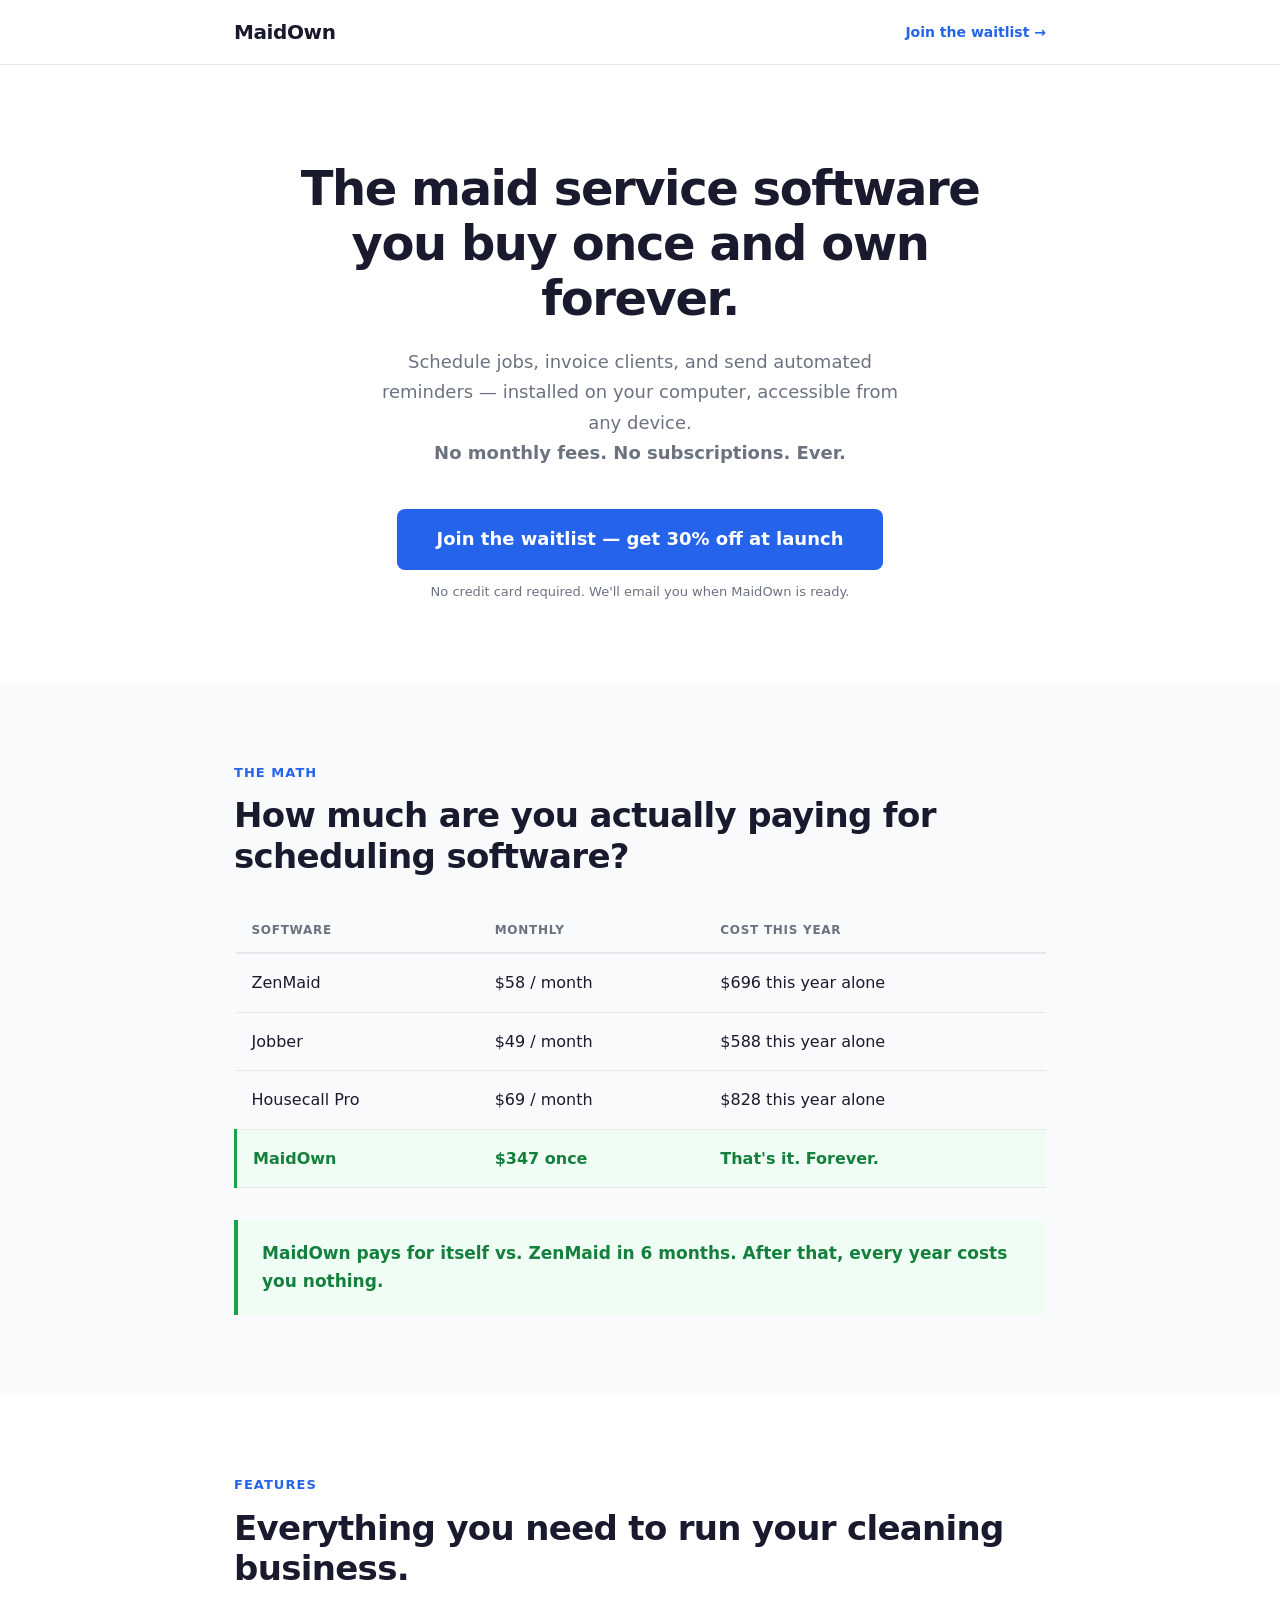
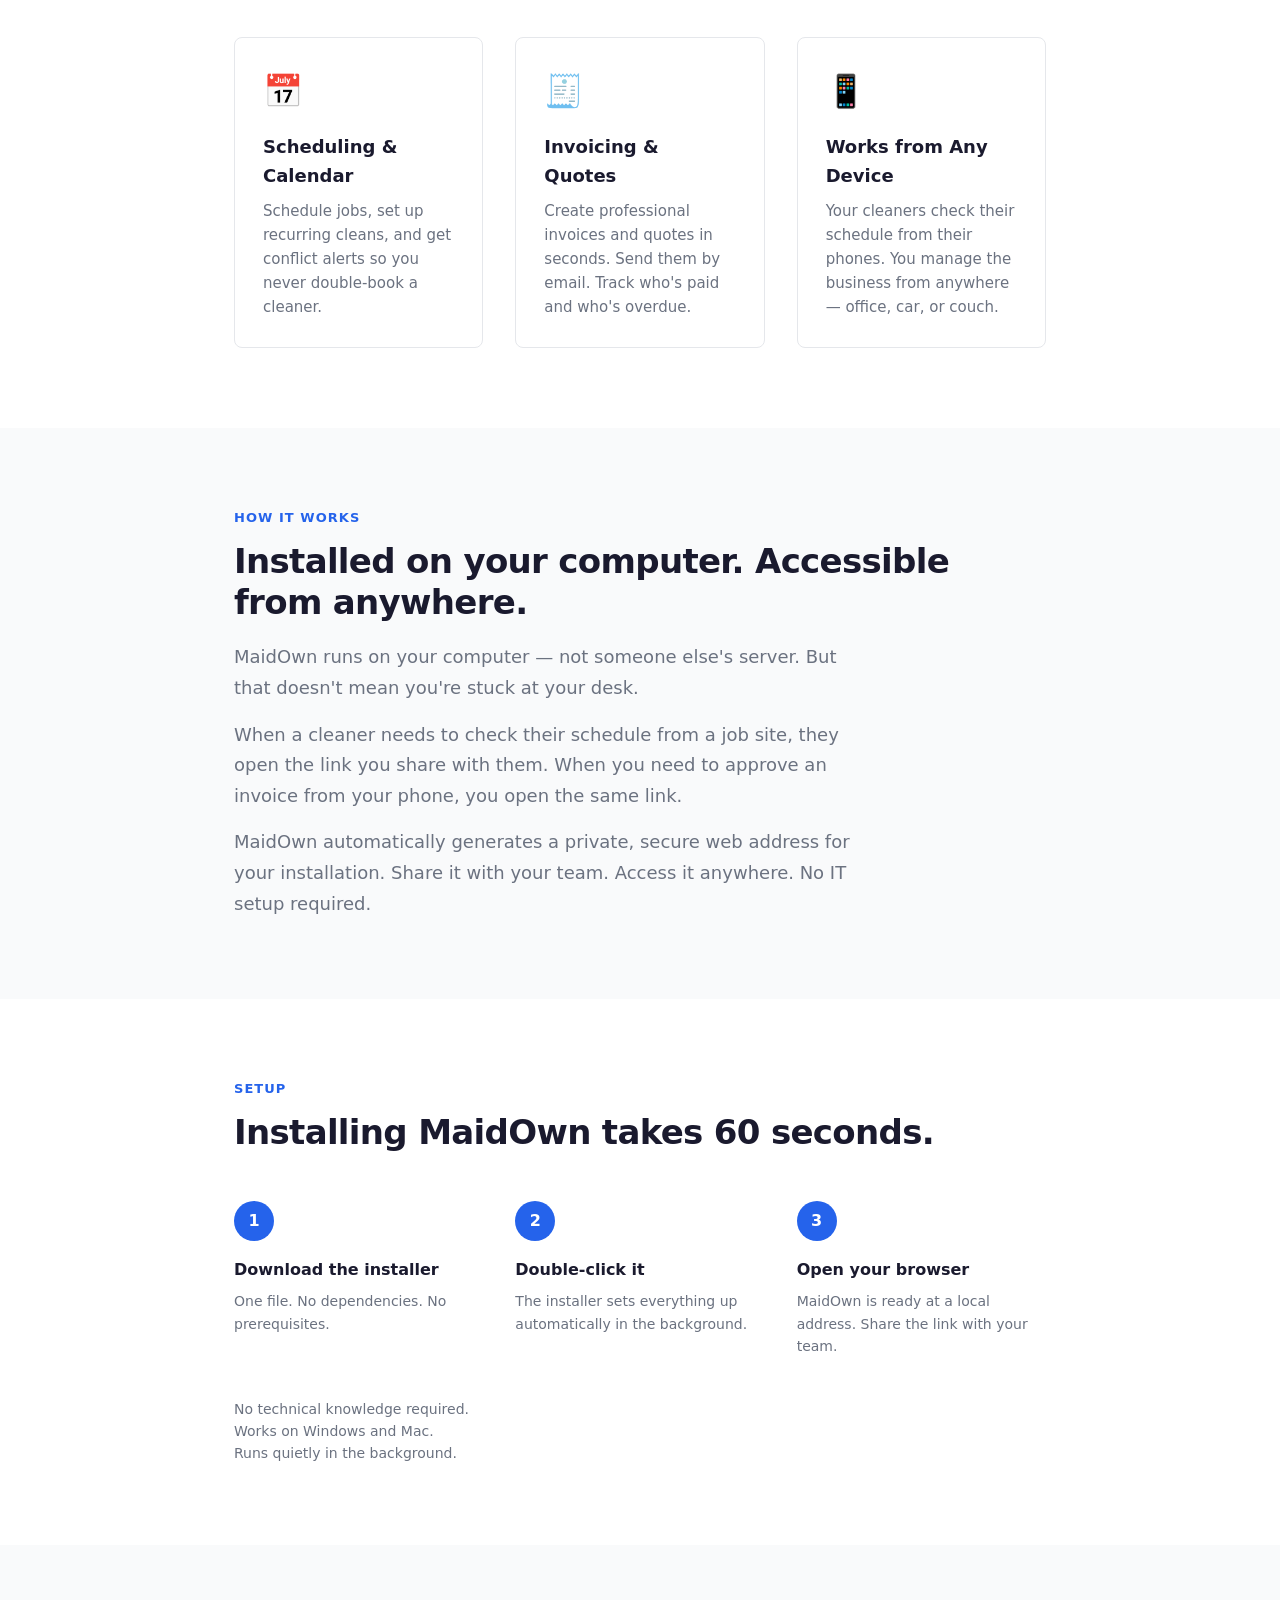
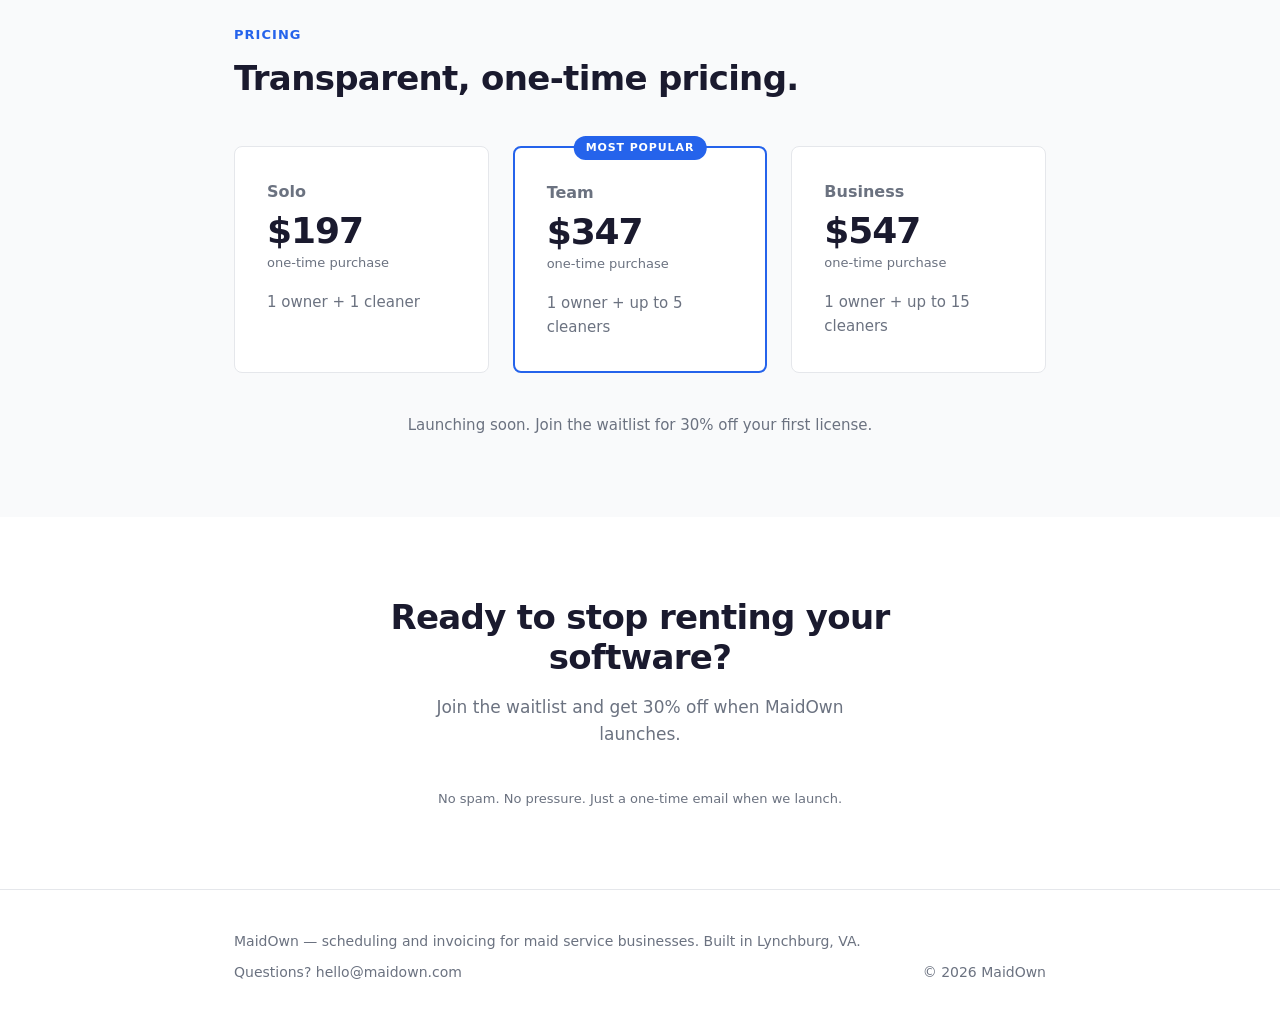
==== index.html @ 8cc74cc7 "Initial landing page — MaidOwn waitlist site Single HTML/CSS landing page for Cloudflare Pages. All " ====
<!DOCTYPE html>
<html lang="en">
<head>
  <meta charset="UTF-8" />
  <meta name="viewport" content="width=device-width, initial-scale=1.0" />
  <title>MaidOwn — Scheduling Software You Buy Once and Own Forever</title>
  <meta name="description" content="Schedule jobs, invoice clients, and send automated reminders. No monthly fees. No subscriptions. Ever. Join the waitlist for 30% off at launch." />
  <style>
    *, *::before, *::after { box-sizing: border-box; margin: 0; padding: 0; }

    :root {
      --color-bg: #FFFFFF;
      --color-text: #1A1A2E;
      --color-accent: #2563EB;
      --color-accent-hover: #1D4ED8;
      --color-muted: #6B7280;
      --color-border: #E5E7EB;
      --color-section-alt: #F9FAFB;
      --color-highlight-bg: #F0FDF4;
      --color-highlight-border: #16A34A;
      --color-highlight-text: #15803D;
      --font-sans: system-ui, -apple-system, BlinkMacSystemFont, "Segoe UI", sans-serif;
      --radius: 8px;
      --max-w: 860px;
    }

    html { scroll-behavior: smooth; }

    body {
      font-family: var(--font-sans);
      background: var(--color-bg);
      color: var(--color-text);
      line-height: 1.6;
      font-size: 16px;
    }

    .container {
      max-width: var(--max-w);
      margin: 0 auto;
      padding: 0 1.5rem;
    }

    /* ── NAV ── */
    nav {
      padding: 1rem 0;
      border-bottom: 1px solid var(--color-border);
    }
    nav .container {
      display: flex;
      align-items: center;
      justify-content: space-between;
    }
    .nav-logo {
      font-size: 1.25rem;
      font-weight: 700;
      color: var(--color-text);
      text-decoration: none;
      letter-spacing: -0.02em;
    }
    .nav-cta {
      font-size: 0.875rem;
      font-weight: 600;
      color: var(--color-accent);
      text-decoration: none;
    }
    .nav-cta:hover { text-decoration: underline; }

    /* ── BUTTONS ── */
    .btn {
      display: inline-block;
      padding: 0.875rem 2rem;
      border-radius: var(--radius);
      font-size: 1rem;
      font-weight: 700;
      text-decoration: none;
      cursor: pointer;
      border: none;
      transition: background 0.15s ease;
    }
    .btn-primary {
      background: var(--color-accent);
      color: #fff;
    }
    .btn-primary:hover { background: var(--color-accent-hover); }
    .btn-lg { font-size: 1.125rem; padding: 1rem 2.5rem; }

    /* ── SECTIONS ── */
    section { padding: 5rem 0; }
    section.alt { background: var(--color-section-alt); }

    .section-label {
      font-size: 0.8125rem;
      font-weight: 700;
      text-transform: uppercase;
      letter-spacing: 0.08em;
      color: var(--color-accent);
      margin-bottom: 0.75rem;
    }
    h1 {
      font-size: clamp(2rem, 5vw, 3rem);
      font-weight: 800;
      line-height: 1.15;
      letter-spacing: -0.03em;
      margin-bottom: 1.25rem;
    }
    h2 {
      font-size: clamp(1.5rem, 3.5vw, 2.125rem);
      font-weight: 800;
      line-height: 1.2;
      letter-spacing: -0.02em;
      margin-bottom: 1.25rem;
    }
    h3 {
      font-size: 1.125rem;
      font-weight: 700;
      margin-bottom: 0.5rem;
    }
    p { color: var(--color-muted); margin-bottom: 1rem; }
    p:last-child { margin-bottom: 0; }
    p.lead {
      font-size: 1.125rem;
      line-height: 1.7;
    }

    /* ── HERO ── */
    #hero {
      padding: 6rem 0 5rem;
      text-align: center;
    }
    #hero h1 { max-width: 720px; margin: 0 auto 1.25rem; }
    #hero .subheadline {
      font-size: 1.125rem;
      color: var(--color-muted);
      max-width: 520px;
      margin: 0 auto 2.5rem;
      line-height: 1.7;
    }
    .hero-cta-stack { display: flex; flex-direction: column; align-items: center; gap: 0.75rem; }
    .hero-fine-print {
      font-size: 0.8125rem;
      color: var(--color-muted);
    }

    /* ── MATH TABLE ── */
    .math-table-wrap { overflow-x: auto; margin: 2rem 0; }
    table {
      width: 100%;
      border-collapse: collapse;
      font-size: 1rem;
    }
    th {
      text-align: left;
      padding: 0.75rem 1rem;
      font-size: 0.75rem;
      font-weight: 700;
      text-transform: uppercase;
      letter-spacing: 0.06em;
      color: var(--color-muted);
      border-bottom: 2px solid var(--color-border);
    }
    td {
      padding: 1rem;
      border-bottom: 1px solid var(--color-border);
      color: var(--color-text);
    }
    tr.highlight td {
      background: var(--color-highlight-bg);
      font-weight: 700;
      color: var(--color-highlight-text);
    }
    tr.highlight td:first-child {
      border-left: 3px solid var(--color-highlight-border);
    }
    .math-callout {
      margin-top: 1.5rem;
      padding: 1.25rem 1.5rem;
      background: var(--color-highlight-bg);
      border-left: 4px solid var(--color-highlight-border);
      border-radius: 0 var(--radius) var(--radius) 0;
    }
    .math-callout p {
      color: var(--color-highlight-text);
      font-weight: 600;
      font-size: 1.0625rem;
      margin: 0;
    }

    /* ── FEATURES ── */
    .features-grid {
      display: grid;
      grid-template-columns: repeat(auto-fit, minmax(240px, 1fr));
      gap: 2rem;
      margin-top: 3rem;
    }
    .feature-card {
      padding: 1.75rem;
      background: #fff;
      border: 1px solid var(--color-border);
      border-radius: var(--radius);
    }
    .feature-icon {
      font-size: 2rem;
      margin-bottom: 1rem;
      display: block;
    }
    .feature-card h3 { color: var(--color-text); }
    .feature-card p { font-size: 0.9375rem; }

    /* ── ACCESS ── */
    #access .lead { max-width: 620px; }

    /* ── INSTALLATION STEPS ── */
    .steps {
      display: flex;
      gap: 2rem;
      margin-top: 3rem;
      flex-wrap: wrap;
    }
    .step {
      flex: 1;
      min-width: 180px;
      display: flex;
      flex-direction: column;
      align-items: flex-start;
    }
    .step-number {
      width: 2.5rem;
      height: 2.5rem;
      border-radius: 50%;
      background: var(--color-accent);
      color: #fff;
      font-weight: 800;
      font-size: 1rem;
      display: flex;
      align-items: center;
      justify-content: center;
      margin-bottom: 1rem;
      flex-shrink: 0;
    }
    .step h3 { font-size: 1rem; }
    .step p { font-size: 0.875rem; }
    .install-fine-print {
      margin-top: 2.5rem;
      font-size: 0.875rem;
      color: var(--color-muted);
    }
    .install-fine-print span { display: block; }

    /* ── PRICING TABLE ── */
    .pricing-grid {
      display: grid;
      grid-template-columns: repeat(auto-fit, minmax(220px, 1fr));
      gap: 1.5rem;
      margin-top: 3rem;
    }
    .pricing-card {
      padding: 2rem;
      border: 1px solid var(--color-border);
      border-radius: var(--radius);
      background: #fff;
      position: relative;
    }
    .pricing-card.popular {
      border-color: var(--color-accent);
      border-width: 2px;
    }
    .popular-badge {
      position: absolute;
      top: -0.75rem;
      left: 50%;
      transform: translateX(-50%);
      background: var(--color-accent);
      color: #fff;
      font-size: 0.6875rem;
      font-weight: 700;
      text-transform: uppercase;
      letter-spacing: 0.08em;
      padding: 0.2rem 0.75rem;
      border-radius: 999px;
      white-space: nowrap;
    }
    .pricing-card h3 {
      font-size: 1rem;
      color: var(--color-muted);
      font-weight: 600;
      margin-bottom: 0.5rem;
    }
    .pricing-price {
      font-size: 2.25rem;
      font-weight: 800;
      color: var(--color-text);
      letter-spacing: -0.03em;
      line-height: 1;
      margin-bottom: 0.25rem;
    }
    .pricing-once {
      font-size: 0.8125rem;
      color: var(--color-muted);
      margin-bottom: 1rem;
    }
    .pricing-detail {
      font-size: 0.9375rem;
      color: var(--color-muted);
      margin: 0;
    }
    .pricing-note {
      margin-top: 2.5rem;
      text-align: center;
      font-size: 0.9375rem;
      color: var(--color-muted);
    }

    /* ── CTA SECTION ── */
    #cta {
      text-align: center;
    }
    #cta h2 { max-width: 560px; margin: 0 auto 1rem; }
    #cta .subheadline {
      max-width: 420px;
      margin: 0 auto 2.5rem;
      font-size: 1.0625rem;
    }

    /* ── MAILCHIMP FORM STYLING ── */
    .mc-form-wrap {
      max-width: 480px;
      margin: 0 auto;
    }
    /* Mailchimp embed overrides — applied after embed code is inserted */
    .mc-form-wrap #mc_embed_signup {
      background: transparent !important;
      font-family: var(--font-sans) !important;
    }
    .mc-form-wrap #mc_embed_signup form { padding: 0 !important; }
    .mc-form-wrap #mc_embed_signup .mc-field-group { width: 100% !important; padding: 0 !important; }
    .mc-form-wrap #mc_embed_signup input.email {
      width: 100% !important;
      padding: 0.875rem 1rem !important;
      border: 1px solid var(--color-border) !important;
      border-radius: var(--radius) !important;
      font-size: 1rem !important;
      margin-bottom: 0.75rem !important;
      font-family: var(--font-sans) !important;
    }
    .mc-form-wrap #mc_embed_signup .button {
      width: 100% !important;
      padding: 0.875rem 2rem !important;
      background: var(--color-accent) !important;
      border-radius: var(--radius) !important;
      font-size: 1rem !important;
      font-weight: 700 !important;
      font-family: var(--font-sans) !important;
      height: auto !important;
    }
    .mc-form-wrap #mc_embed_signup .button:hover {
      background: var(--color-accent-hover) !important;
    }
    .cta-fine-print {
      margin-top: 0.75rem;
      font-size: 0.8125rem;
      color: var(--color-muted);
    }

    /* ── FOOTER ── */
    footer {
      border-top: 1px solid var(--color-border);
      padding: 2.5rem 0;
      font-size: 0.875rem;
      color: var(--color-muted);
    }
    footer .container {
      display: flex;
      flex-wrap: wrap;
      gap: 0.5rem 2rem;
      align-items: center;
      justify-content: space-between;
    }
    footer a { color: var(--color-muted); text-decoration: none; }
    footer a:hover { color: var(--color-text); }

    /* ── RESPONSIVE ── */
    @media (max-width: 600px) {
      section { padding: 3.5rem 0; }
      #hero { padding: 4rem 0 3.5rem; }
      .btn-lg { width: 100%; text-align: center; }
      .steps { flex-direction: column; }
      footer .container { flex-direction: column; align-items: flex-start; }
    }
  </style>
</head>
<body>

  <!-- NAV -->
  <nav>
    <div class="container">
      <a href="#" class="nav-logo">MaidOwn</a>
      <a href="#cta" class="nav-cta">Join the waitlist →</a>
    </div>
  </nav>

  <!-- ── SECTION 1: HERO ── -->
  <section id="hero">
    <div class="container">
      <h1>The maid service software you buy once and own forever.</h1>
      <p class="subheadline">
        Schedule jobs, invoice clients, and send automated reminders —
        installed on your computer, accessible from any device.<br>
        <strong>No monthly fees. No subscriptions. Ever.</strong>
      </p>
      <div class="hero-cta-stack">
        <a href="#cta" class="btn btn-primary btn-lg">Join the waitlist — get 30% off at launch</a>
        <span class="hero-fine-print">No credit card required. We'll email you when MaidOwn is ready.</span>
      </div>
    </div>
  </section>

  <!-- ── SECTION 2: THE MATH ── -->
  <section class="alt">
    <div class="container">
      <div class="section-label">The Math</div>
      <h2>How much are you actually paying for scheduling software?</h2>
      <div class="math-table-wrap">
        <table>
          <thead>
            <tr>
              <th>Software</th>
              <th>Monthly</th>
              <th>Cost this year</th>
            </tr>
          </thead>
          <tbody>
            <tr>
              <td>ZenMaid</td>
              <td>$58 / month</td>
              <td>$696 this year alone</td>
            </tr>
            <tr>
              <td>Jobber</td>
              <td>$49 / month</td>
              <td>$588 this year alone</td>
            </tr>
            <tr>
              <td>Housecall Pro</td>
              <td>$69 / month</td>
              <td>$828 this year alone</td>
            </tr>
            <tr class="highlight">
              <td>MaidOwn</td>
              <td>$347 once</td>
              <td>That's it. Forever.</td>
            </tr>
          </tbody>
        </table>
      </div>
      <div class="math-callout">
        <p>MaidOwn pays for itself vs. ZenMaid in 6 months. After that, every year costs you nothing.</p>
      </div>
    </div>
  </section>

  <!-- ── SECTION 3: THREE FEATURES ── -->
  <section>
    <div class="container">
      <div class="section-label">Features</div>
      <h2>Everything you need to run your cleaning business.</h2>
      <div class="features-grid">
        <div class="feature-card">
          <span class="feature-icon">📅</span>
          <h3>Scheduling &amp; Calendar</h3>
          <p>Schedule jobs, set up recurring cleans, and get conflict alerts so you never double-book a cleaner.</p>
        </div>
        <div class="feature-card">
          <span class="feature-icon">🧾</span>
          <h3>Invoicing &amp; Quotes</h3>
          <p>Create professional invoices and quotes in seconds. Send them by email. Track who's paid and who's overdue.</p>
        </div>
        <div class="feature-card">
          <span class="feature-icon">📱</span>
          <h3>Works from Any Device</h3>
          <p>Your cleaners check their schedule from their phones. You manage the business from anywhere — office, car, or couch.</p>
        </div>
      </div>
    </div>
  </section>

  <!-- ── SECTION 4: ACCESS FROM ANYWHERE ── -->
  <section id="access" class="alt">
    <div class="container">
      <div class="section-label">How It Works</div>
      <h2>Installed on your computer. Accessible from anywhere.</h2>
      <p class="lead">
        MaidOwn runs on your computer — not someone else's server.
        But that doesn't mean you're stuck at your desk.
      </p>
      <p class="lead">
        When a cleaner needs to check their schedule from a job site,
        they open the link you share with them. When you need to
        approve an invoice from your phone, you open the same link.
      </p>
      <p class="lead">
        MaidOwn automatically generates a private, secure web address
        for your installation. Share it with your team.
        Access it anywhere. No IT setup required.
      </p>
    </div>
  </section>

  <!-- ── SECTION 5: INSTALLATION ── -->
  <section>
    <div class="container">
      <div class="section-label">Setup</div>
      <h2>Installing MaidOwn takes 60 seconds.</h2>
      <div class="steps">
        <div class="step">
          <div class="step-number">1</div>
          <h3>Download the installer</h3>
          <p>One file. No dependencies. No prerequisites.</p>
        </div>
        <div class="step">
          <div class="step-number">2</div>
          <h3>Double-click it</h3>
          <p>The installer sets everything up automatically in the background.</p>
        </div>
        <div class="step">
          <div class="step-number">3</div>
          <h3>Open your browser</h3>
          <p>MaidOwn is ready at a local address. Share the link with your team.</p>
        </div>
      </div>
      <p class="install-fine-print">
        <span>No technical knowledge required.</span>
        <span>Works on Windows and Mac.</span>
        <span>Runs quietly in the background.</span>
      </p>
    </div>
  </section>

  <!-- ── SECTION 6: PRICING PREVIEW ── -->
  <section class="alt">
    <div class="container">
      <div class="section-label">Pricing</div>
      <h2>Transparent, one-time pricing.</h2>
      <div class="pricing-grid">
        <div class="pricing-card">
          <h3>Solo</h3>
          <div class="pricing-price">$197</div>
          <div class="pricing-once">one-time purchase</div>
          <p class="pricing-detail">1 owner + 1 cleaner</p>
        </div>
        <div class="pricing-card popular">
          <div class="popular-badge">Most Popular</div>
          <h3>Team</h3>
          <div class="pricing-price">$347</div>
          <div class="pricing-once">one-time purchase</div>
          <p class="pricing-detail">1 owner + up to 5 cleaners</p>
        </div>
        <div class="pricing-card">
          <h3>Business</h3>
          <div class="pricing-price">$547</div>
          <div class="pricing-once">one-time purchase</div>
          <p class="pricing-detail">1 owner + up to 15 cleaners</p>
        </div>
      </div>
      <p class="pricing-note">Launching soon. Join the waitlist for 30% off your first license.</p>
    </div>
  </section>

  <!-- ── SECTION 7: CTA REPEAT ── -->
  <section id="cta">
    <div class="container">
      <h2>Ready to stop renting your software?</h2>
      <p class="subheadline">Join the waitlist and get 30% off when MaidOwn launches.</p>

      <div class="mc-form-wrap">
        <!-- MAILCHIMP_FORM_PLACEHOLDER -->
        <!-- Paste your Mailchimp embedded form code here.
             Get it from: Audience → Signup forms → Embedded forms → Condensed style.
             The CSS overrides above will style it to match the page automatically. -->
      </div>

      <p class="cta-fine-print">No spam. No pressure. Just a one-time email when we launch.</p>
    </div>
  </section>

  <!-- ── FOOTER ── -->
  <footer>
    <div class="container">
      <span>MaidOwn — scheduling and invoicing for maid service businesses. Built in Lynchburg, VA.</span>
      <span>Questions? <a href="mailto:hello@maidown.com">hello@maidown.com</a></span>
      <span>© 2026 MaidOwn</span>
    </div>
  </footer>

</body>
</html>
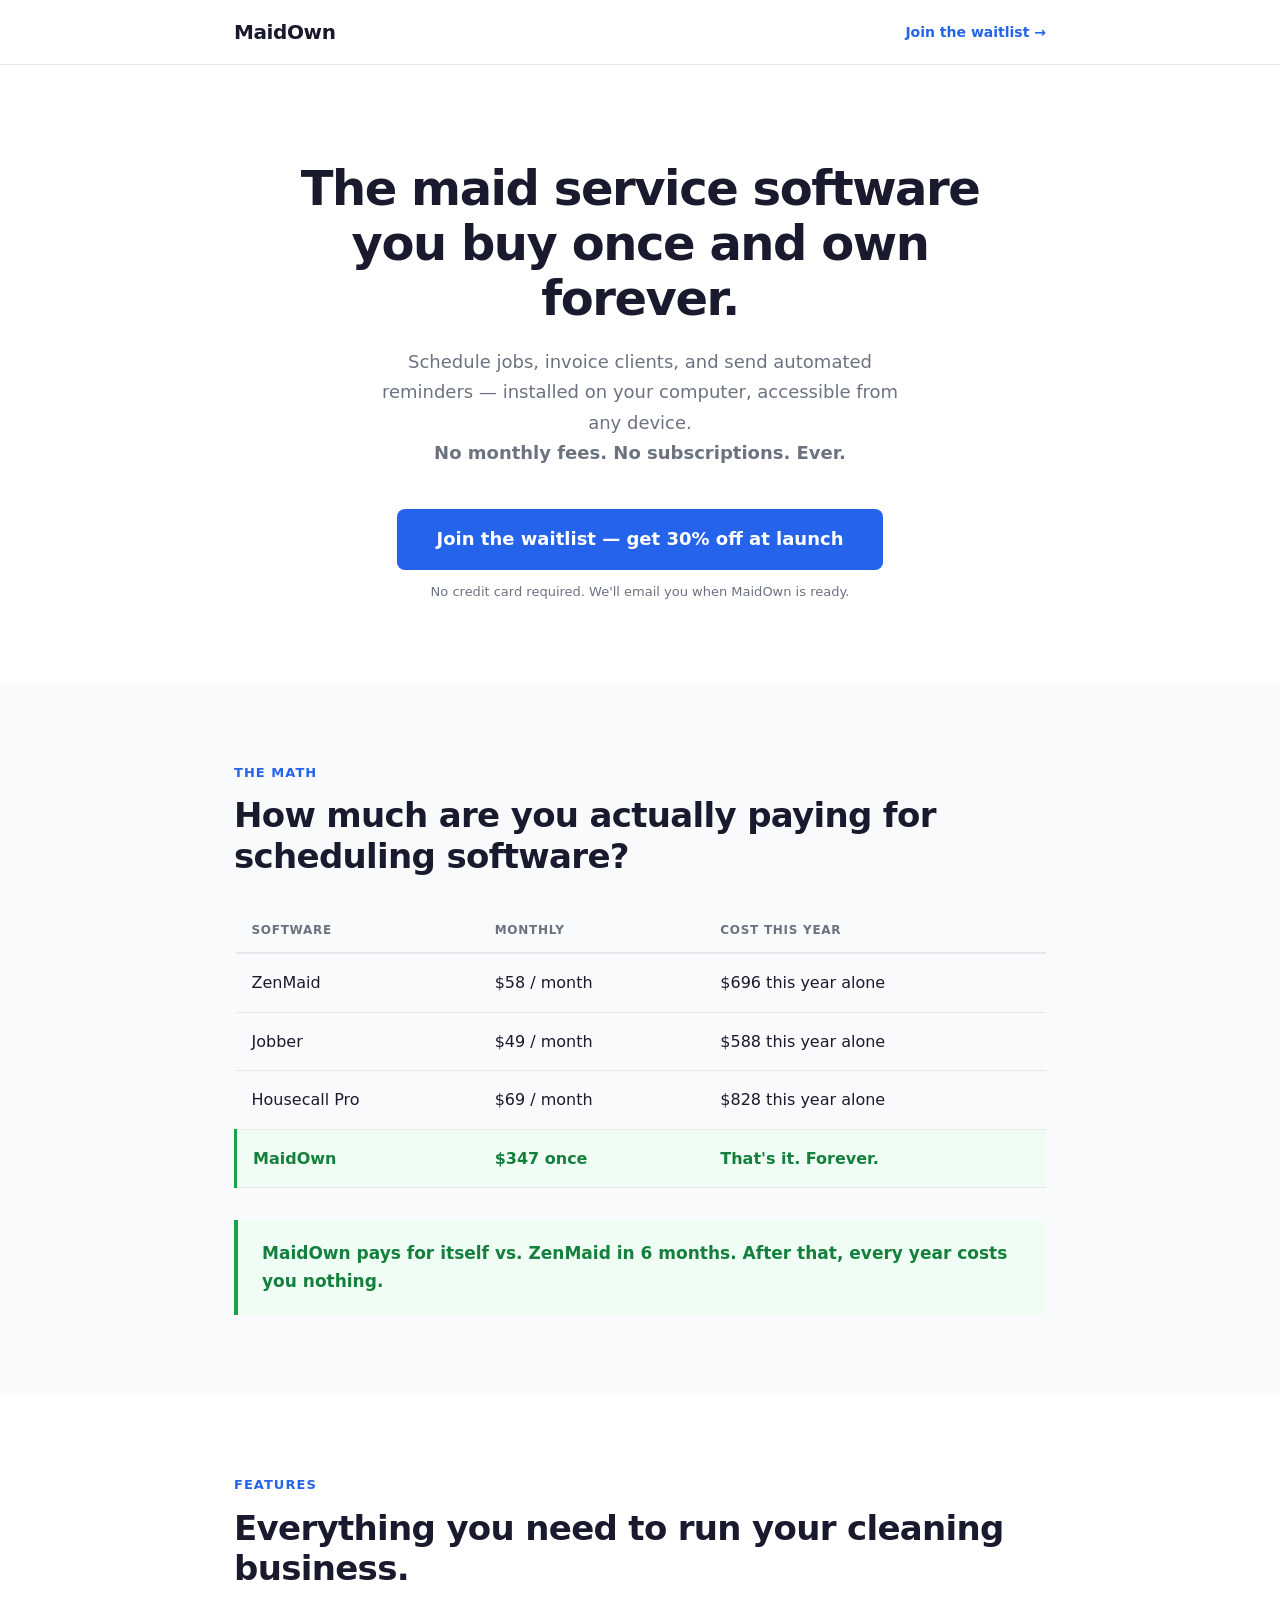
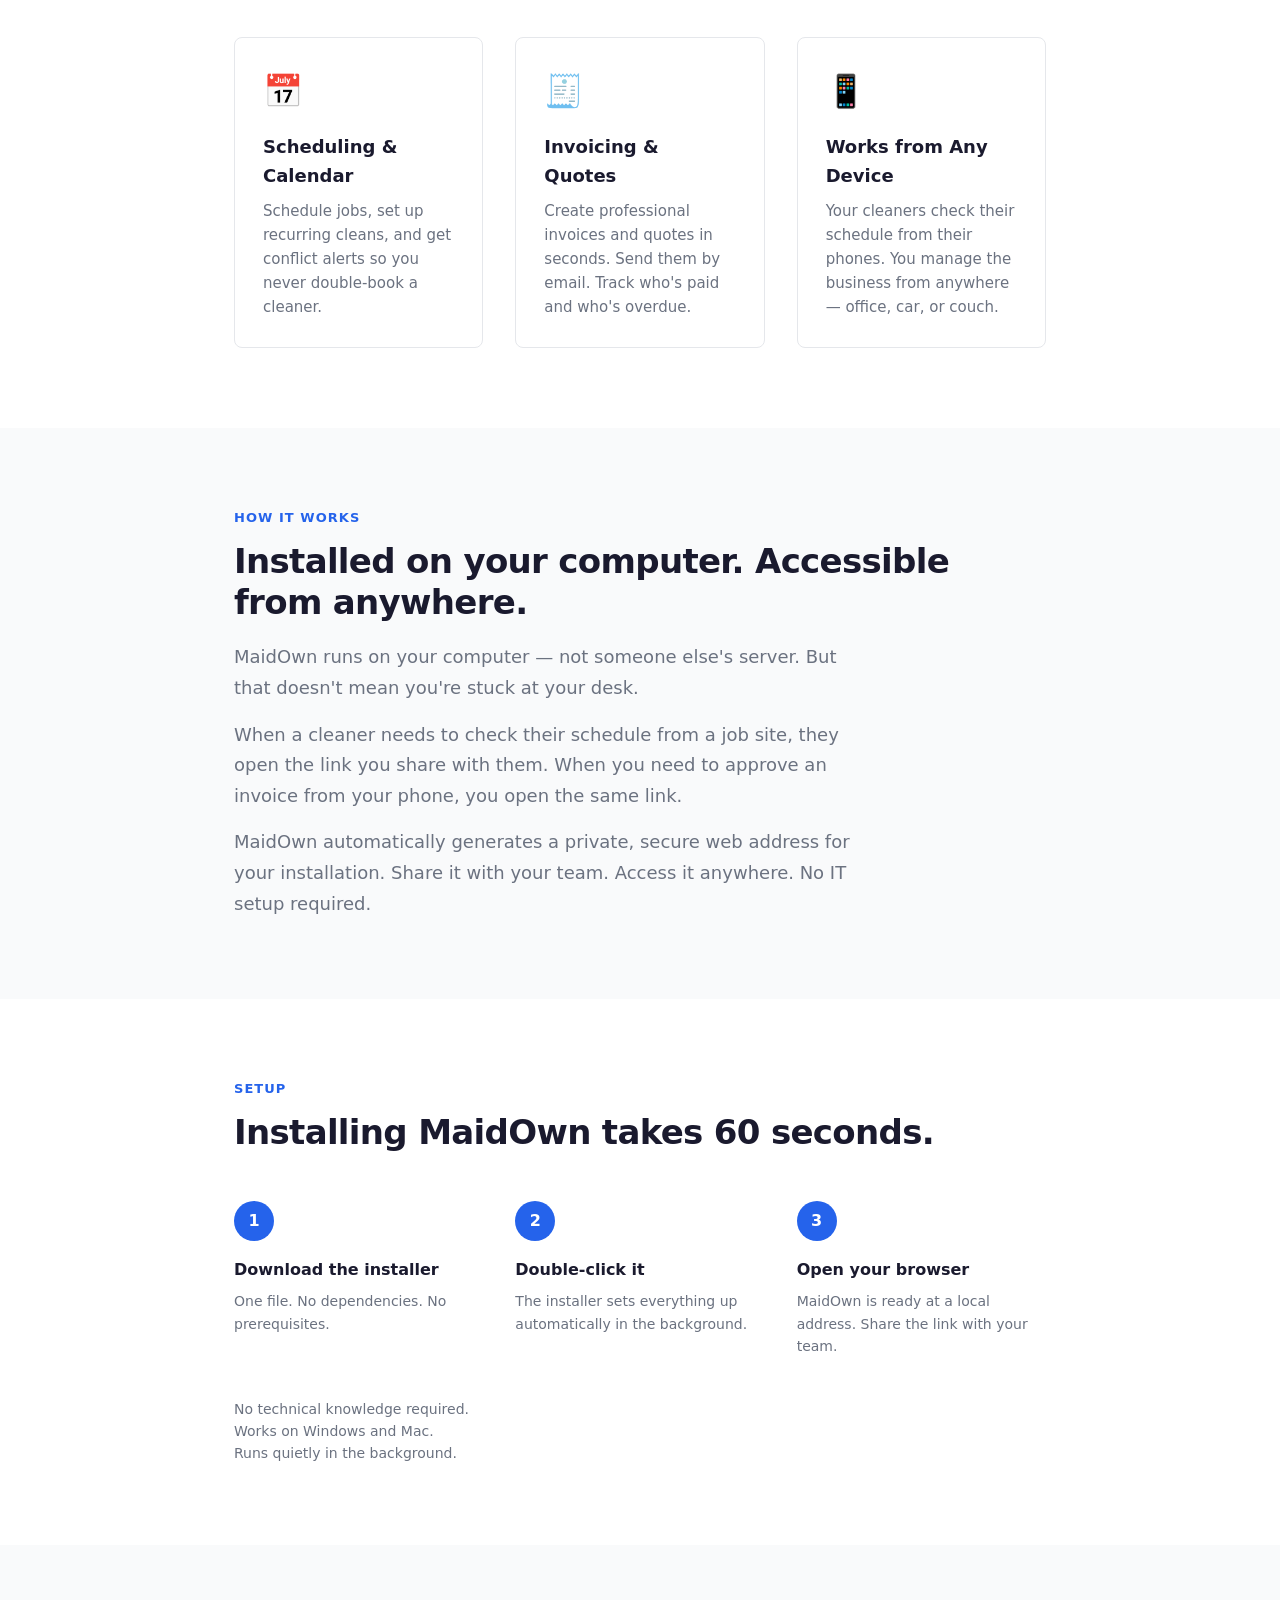
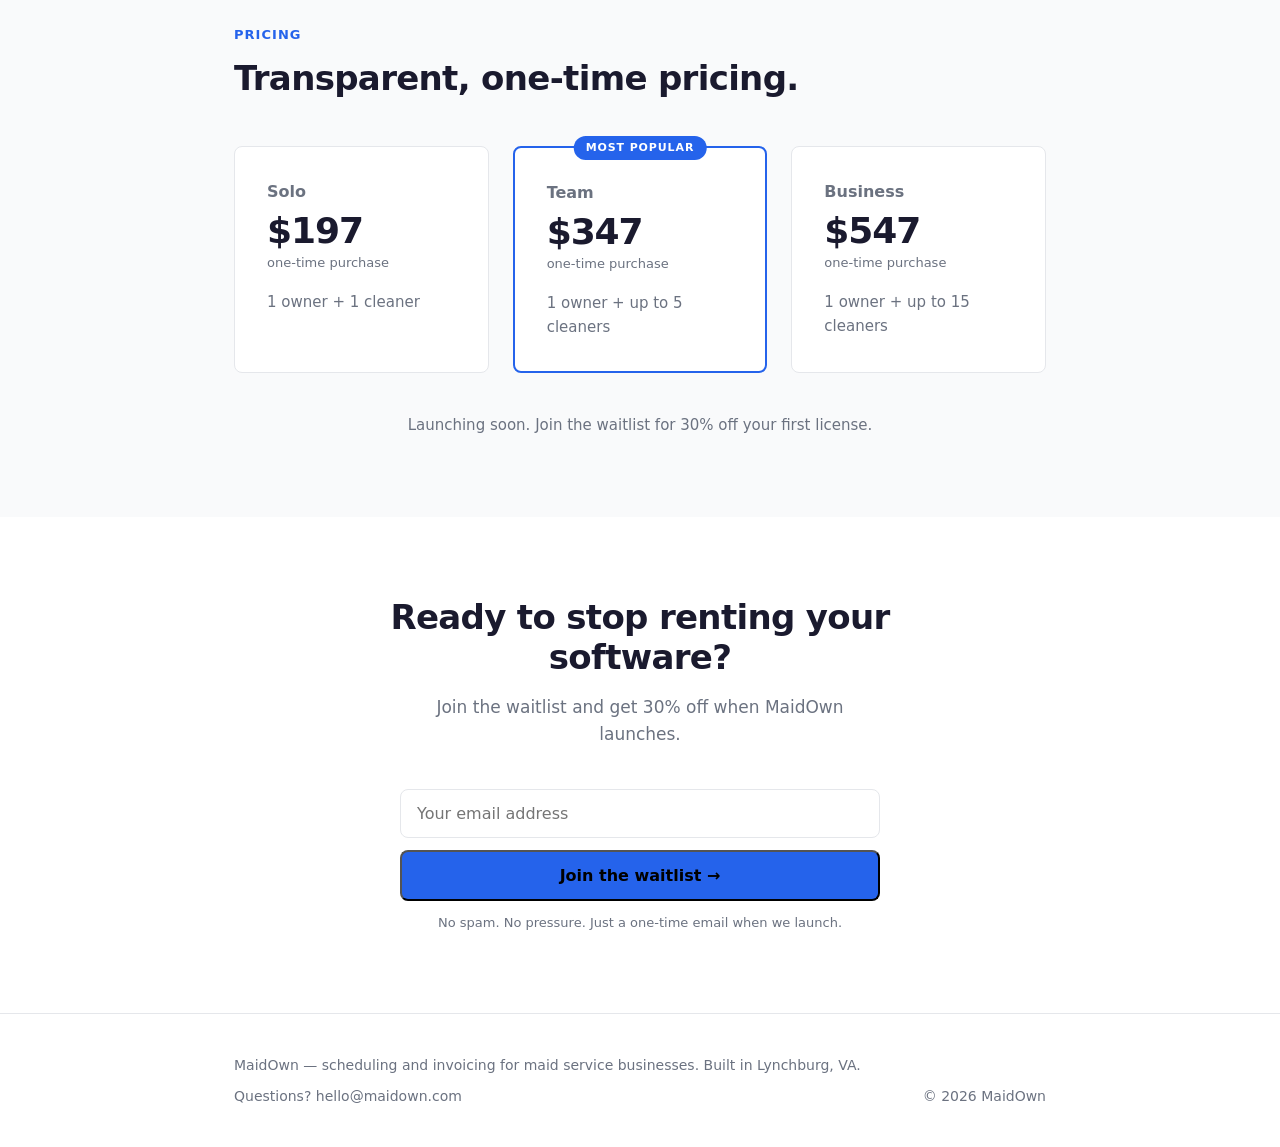
==== commit 6182a775: "Add Mailchimp waitlist form to CTA section Integrates the Mailchimp embedded signup form (audience: " ====
--- a/index.html
+++ b/index.html
@@ -5,6 +5,11 @@
   <meta name="viewport" content="width=device-width, initial-scale=1.0" />
   <title>MaidOwn — Scheduling Software You Buy Once and Own Forever</title>
   <meta name="description" content="Schedule jobs, invoice clients, and send automated reminders. No monthly fees. No subscriptions. Ever. Join the waitlist for 30% off at launch." />
+  <link href="//cdn-images.mailchimp.com/embedcode/classic-061523.css" rel="stylesheet" type="text/css">
+  <style type="text/css">
+    /* Mailchimp base width override — our .mc-form-wrap constrains the width */
+    #mc_embed_signup { background: transparent; clear: left; font: 14px Helvetica, Arial, sans-serif; width: 100%; }
+  </style>
   <style>
     *, *::before, *::after { box-sizing: border-box; margin: 0; padding: 0; }
 
@@ -377,6 +382,13 @@
     }
     footer a { color: var(--color-muted); text-decoration: none; }
     footer a:hover { color: var(--color-text); }
+
+    /* Screen-reader only label (hides "Email Address" label visually) */
+    .sr-only {
+      position: absolute; width: 1px; height: 1px;
+      padding: 0; margin: -1px; overflow: hidden;
+      clip: rect(0,0,0,0); white-space: nowrap; border: 0;
+    }
 
     /* ── RESPONSIVE ── */
     @media (max-width: 600px) {
@@ -572,10 +584,29 @@
       <p class="subheadline">Join the waitlist and get 30% off when MaidOwn launches.</p>
 
       <div class="mc-form-wrap">
-        <!-- MAILCHIMP_FORM_PLACEHOLDER -->
-        <!-- Paste your Mailchimp embedded form code here.
-             Get it from: Audience → Signup forms → Embedded forms → Condensed style.
-             The CSS overrides above will style it to match the page automatically. -->
+        <div id="mc_embed_signup">
+          <form action="https://gmail.us13.list-manage.com/subscribe/post?u=e40f327819da616c7260c4964&amp;id=d2e644f611&amp;f_id=00fe00e9f0" method="post" id="mc-embedded-subscribe-form" name="mc-embedded-subscribe-form" class="validate" target="_blank">
+            <div id="mc_embed_signup_scroll">
+              <div class="mc-field-group">
+                <label for="mce-EMAIL" class="sr-only">Email Address</label>
+                <input type="email" name="EMAIL" class="required email" id="mce-EMAIL" required="" placeholder="Your email address" value="">
+              </div>
+              <div id="mce-responses" class="clear foot">
+                <div class="response" id="mce-error-response" style="display: none;"></div>
+                <div class="response" id="mce-success-response" style="display: none;"></div>
+              </div>
+              <!-- Bot protection — do not remove -->
+              <div aria-hidden="true" style="position: absolute; left: -5000px;">
+                <input type="text" name="b_e40f327819da616c7260c4964_d2e644f611" tabindex="-1" value="">
+              </div>
+              <div class="optionalParent">
+                <div class="clear foot">
+                  <input type="submit" name="subscribe" id="mc-embedded-subscribe" class="button" value="Join the waitlist →">
+                </div>
+              </div>
+            </div>
+          </form>
+        </div>
       </div>
 
       <p class="cta-fine-print">No spam. No pressure. Just a one-time email when we launch.</p>
@@ -591,5 +622,17 @@
     </div>
   </footer>
 
+  <!-- Mailchimp validation scripts -->
+  <script type="text/javascript" src="//s3.amazonaws.com/downloads.mailchimp.com/js/mc-validate.js"></script>
+  <script type="text/javascript">
+    (function($) {
+      window.fnames = new Array(); window.ftypes = new Array();
+      fnames[0]='EMAIL'; ftypes[0]='email';
+      fnames[1]='FNAME'; ftypes[1]='text';
+      fnames[2]='LNAME'; ftypes[2]='text';
+    }(jQuery));
+    var $mcj = jQuery.noConflict(true);
+  </script>
+
 </body>
 </html>
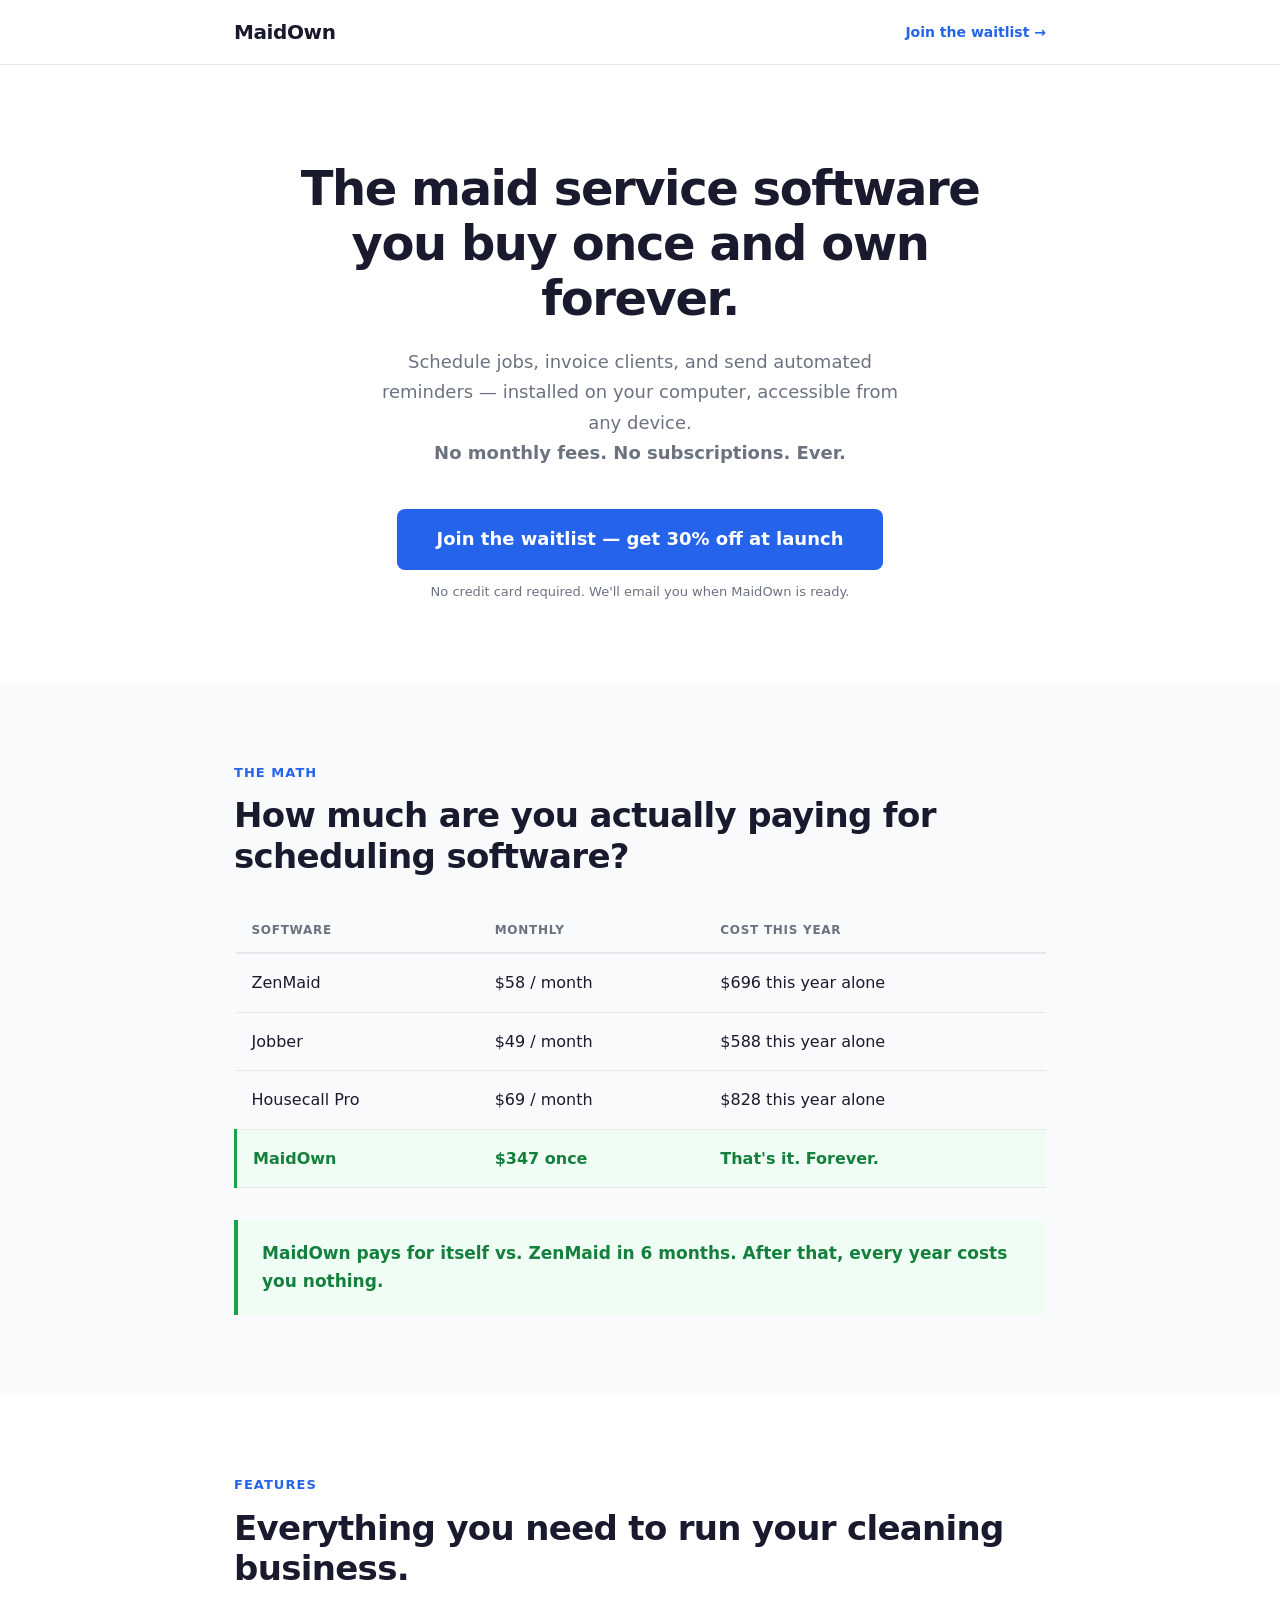
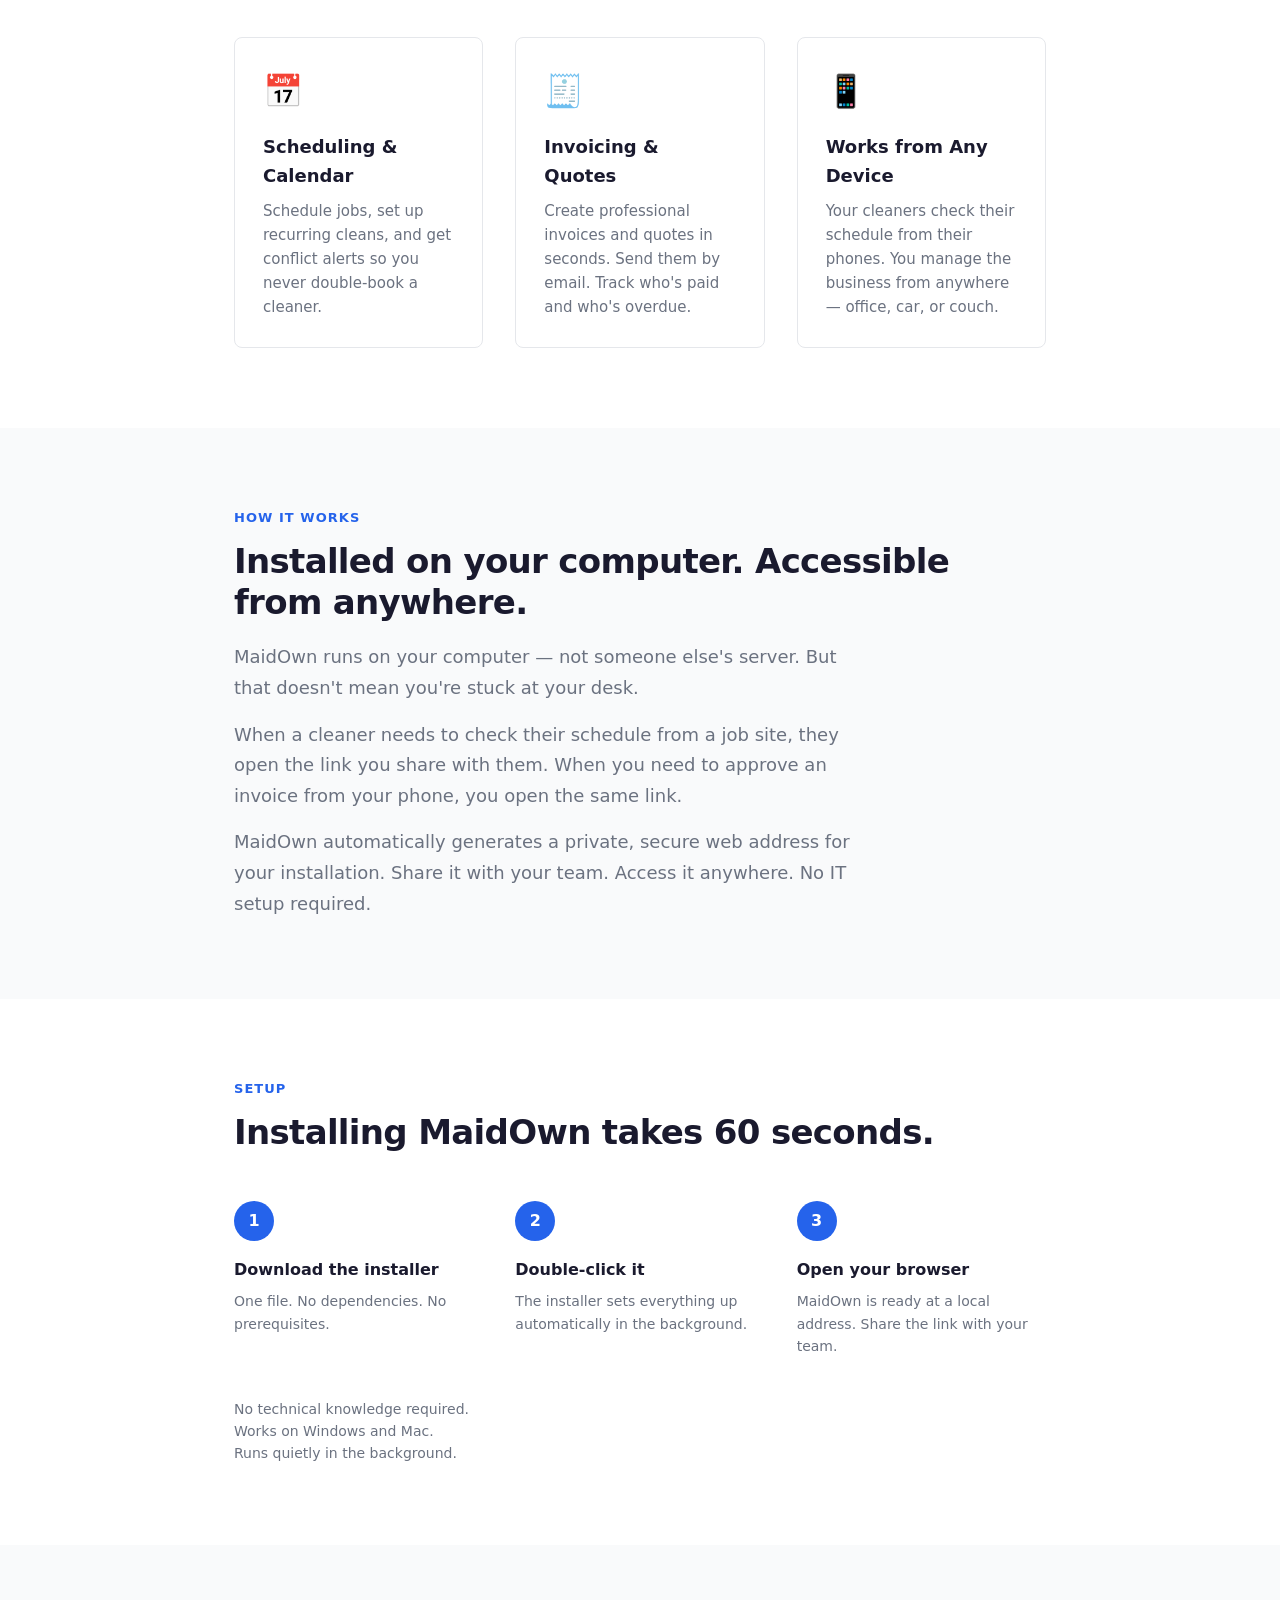
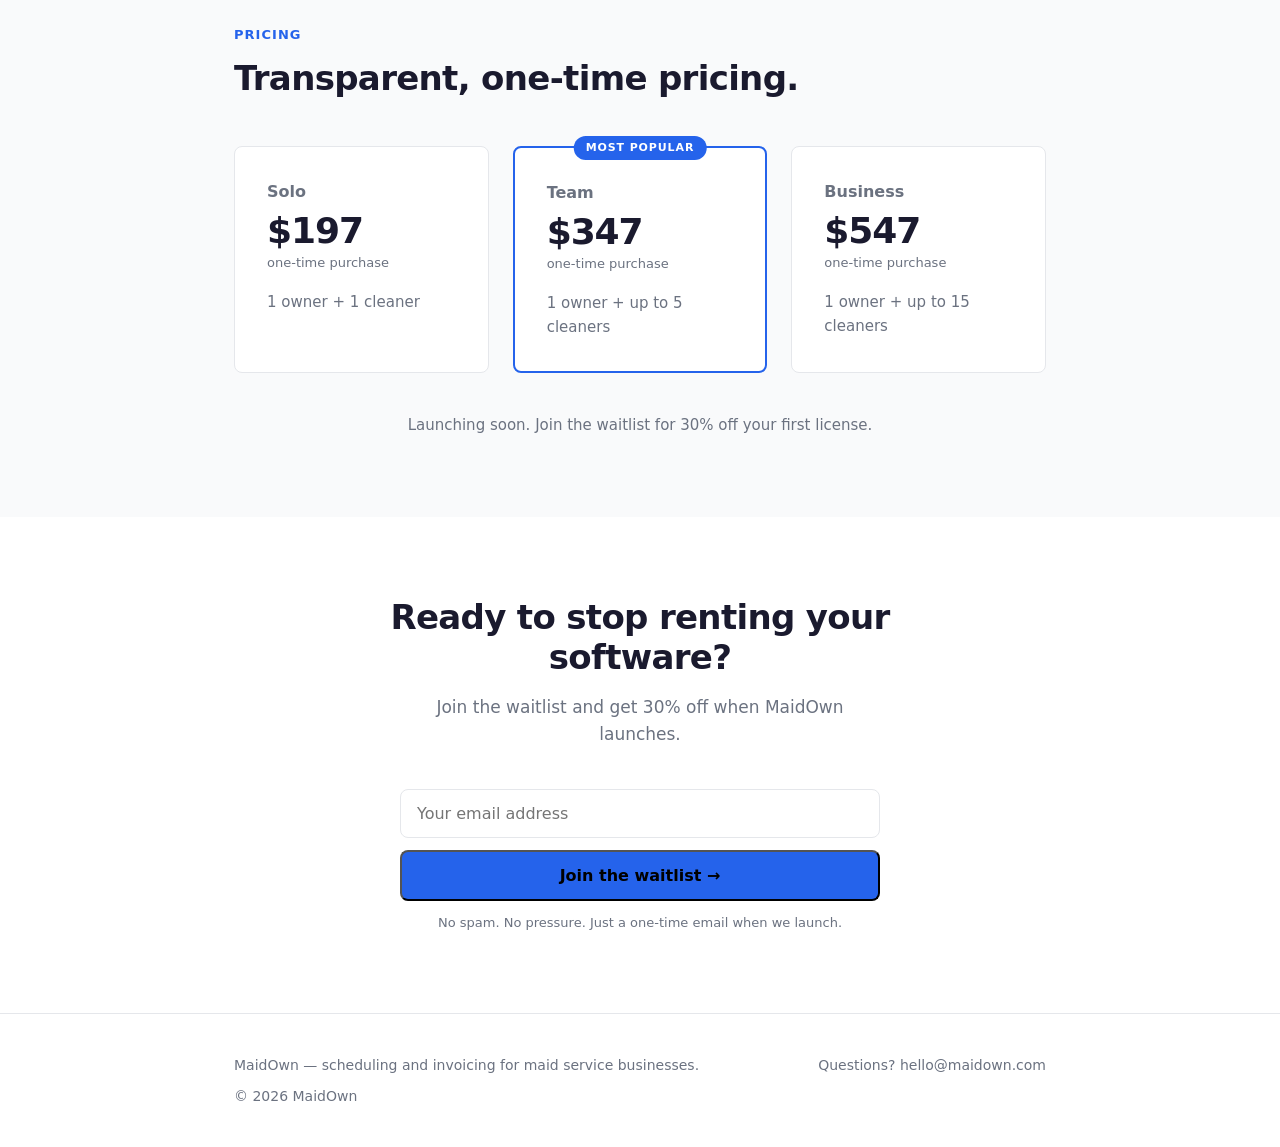
==== commit b4242bff: "Customize Mailchimp waitlist success message Uses a MutationObserver to intercept the success respon" ====
--- a/index.html
+++ b/index.html
@@ -616,7 +616,7 @@
   <!-- ── FOOTER ── -->
   <footer>
     <div class="container">
-      <span>MaidOwn — scheduling and invoicing for maid service businesses. Built in Lynchburg, VA.</span>
+      <span>MaidOwn — scheduling and invoicing for maid service businesses.</span>
       <span>Questions? <a href="mailto:hello@maidown.com">hello@maidown.com</a></span>
       <span>© 2026 MaidOwn</span>
     </div>
@@ -633,6 +633,19 @@
     }(jQuery));
     var $mcj = jQuery.noConflict(true);
   </script>
+  <script type="text/javascript">
+    // Replace Mailchimp's default success message with custom copy
+    document.addEventListener('DOMContentLoaded', function() {
+      var successDiv = document.getElementById('mce-success-response');
+      if (!successDiv) return;
+      var observer = new MutationObserver(function() {
+        if (successDiv.style.display !== 'none' && successDiv.innerHTML.trim() !== '') {
+          successDiv.innerHTML = 'Thank you! You\'ve been added to the MaidOwn waitlist. We\'ll reach out when we launch with your 30% discount code.';
+        }
+      });
+      observer.observe(successDiv, { attributes: true, attributeFilter: ['style'], childList: true });
+    });
+  </script>
 
 </body>
 </html>
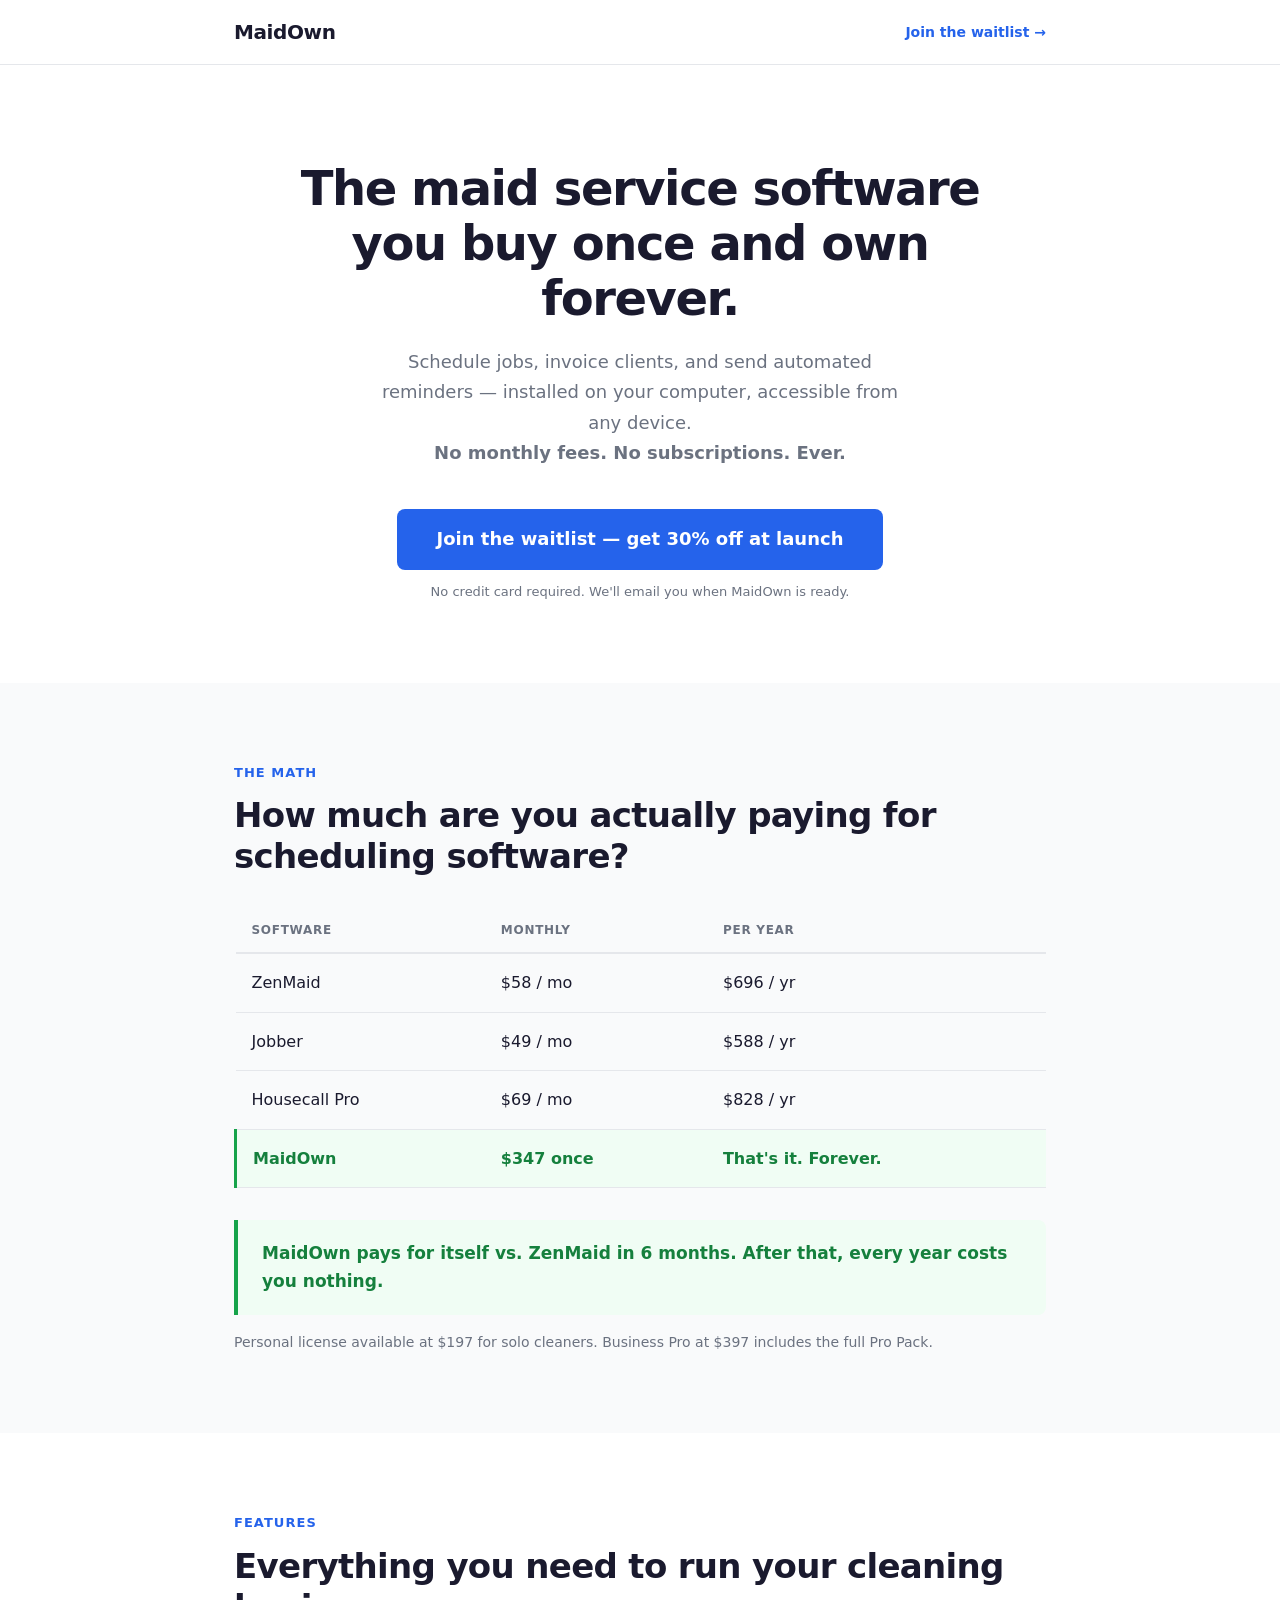
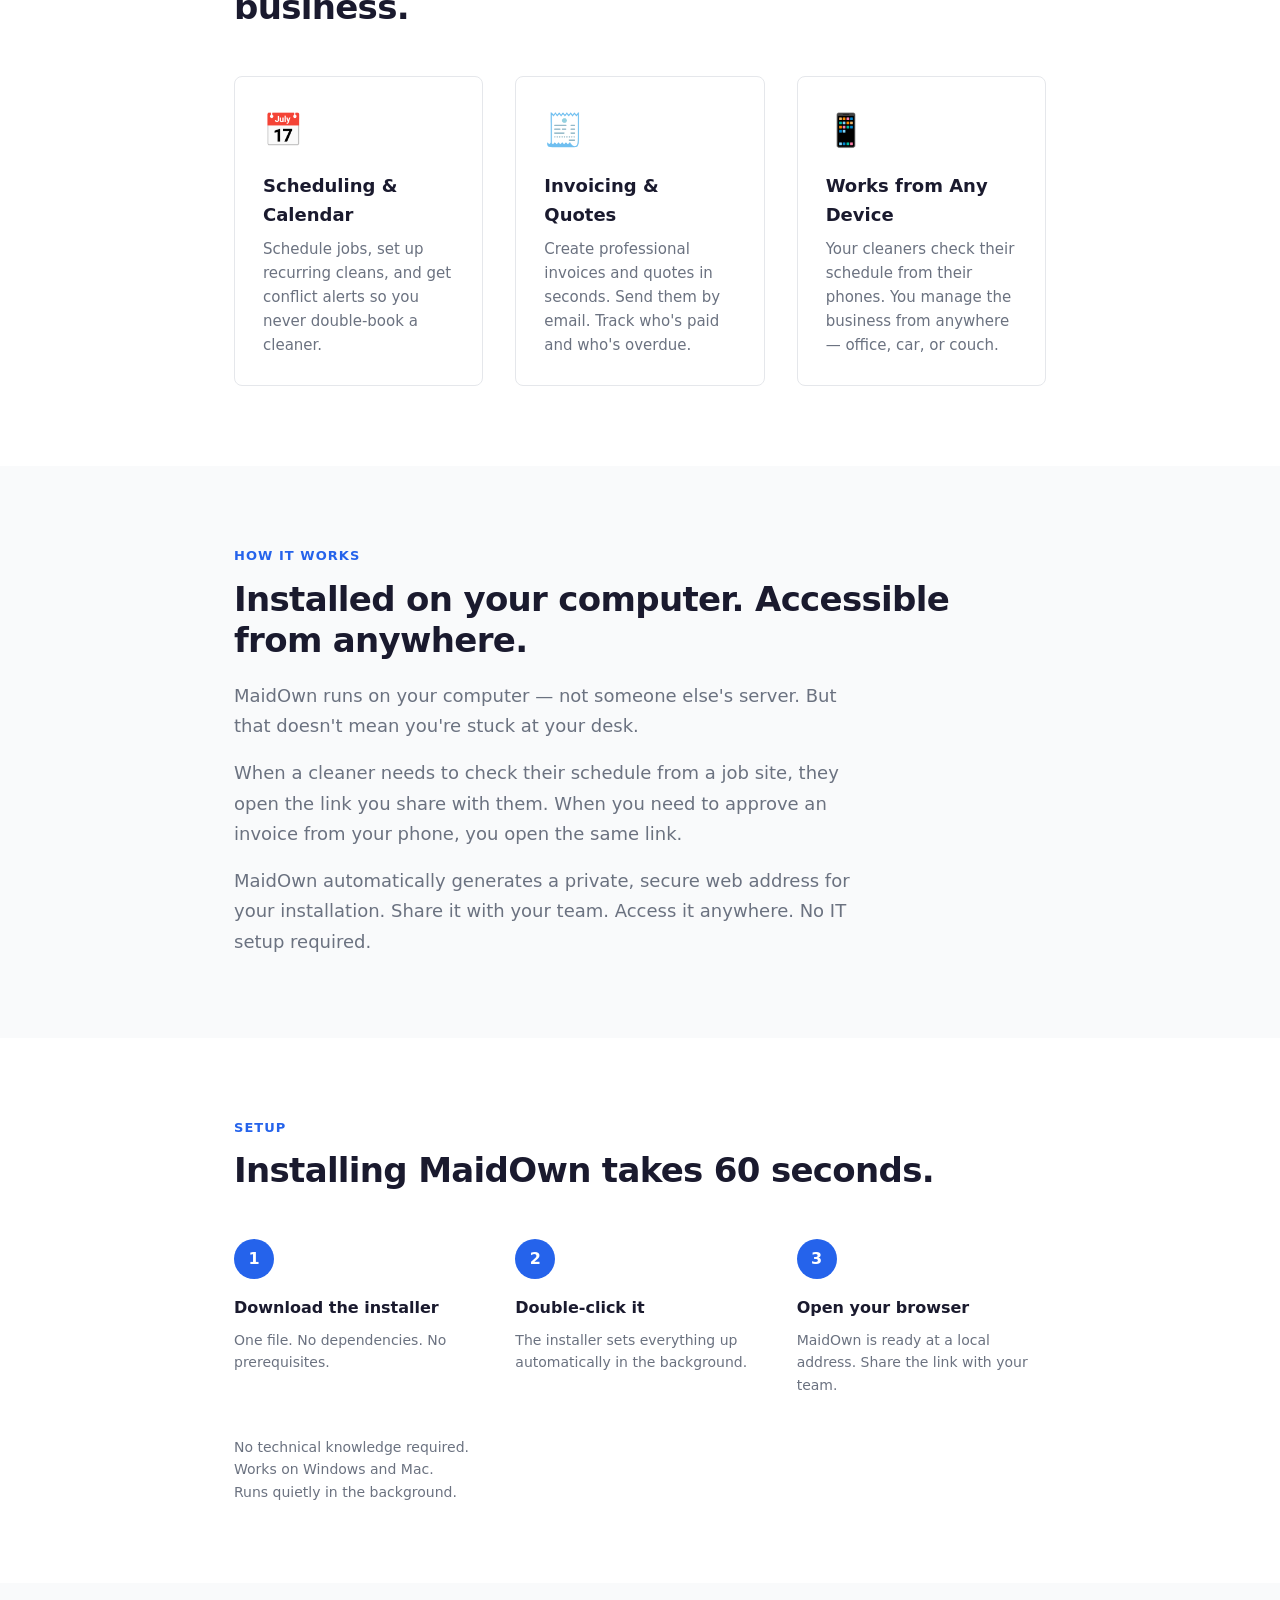
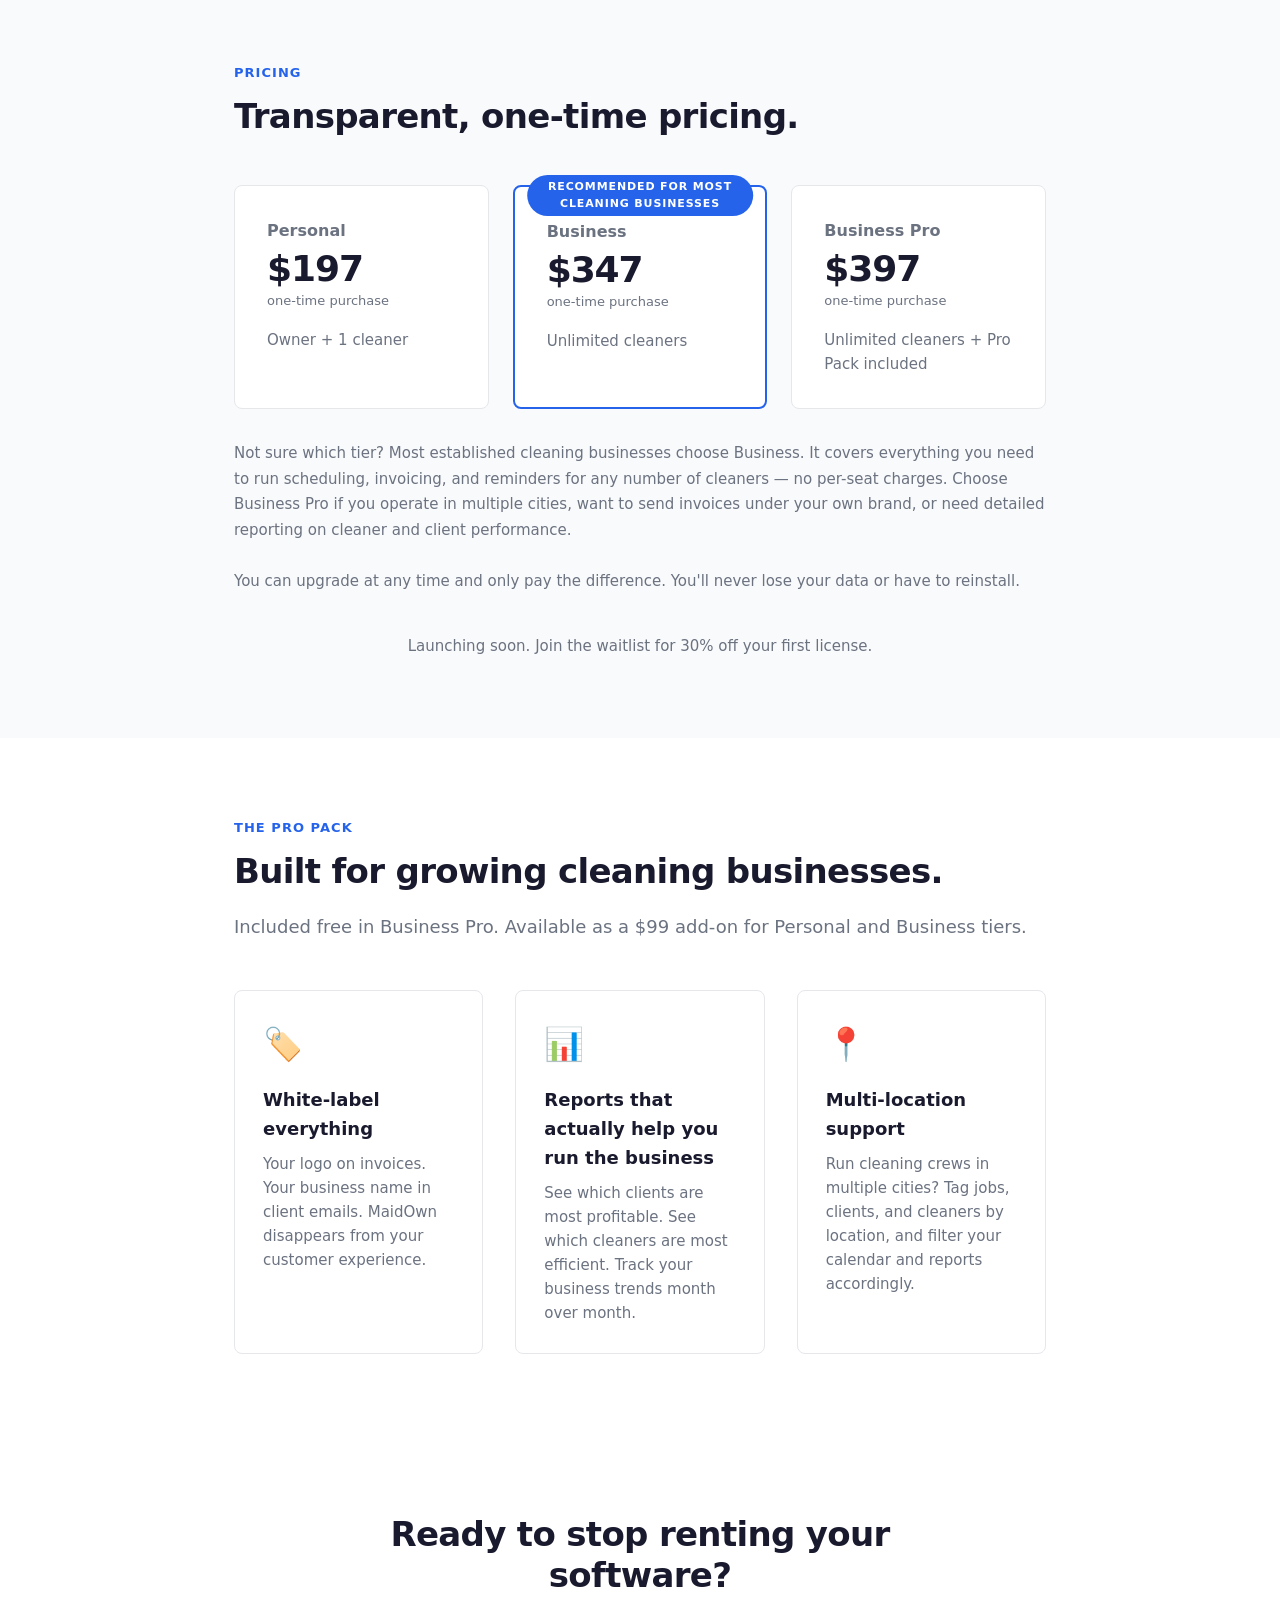
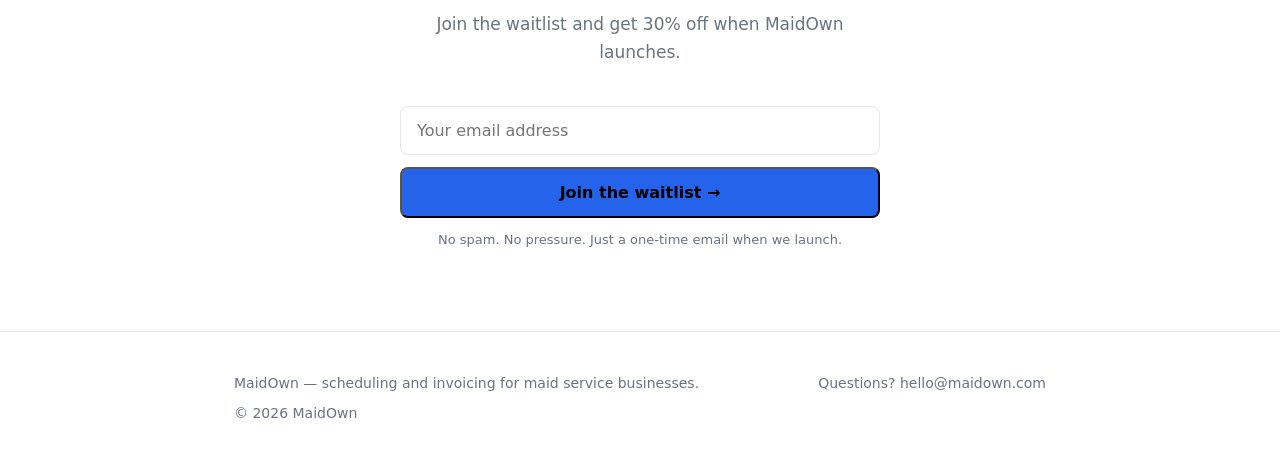
==== commit ac71581a: "Updated pricing packages" ====
--- a/index.html
+++ b/index.html
@@ -4,7 +4,7 @@
   <meta charset="UTF-8" />
   <meta name="viewport" content="width=device-width, initial-scale=1.0" />
   <title>MaidOwn — Scheduling Software You Buy Once and Own Forever</title>
-  <meta name="description" content="Schedule jobs, invoice clients, and send automated reminders. No monthly fees. No subscriptions. Ever. Join the waitlist for 30% off at launch." />
+  <meta name="description" content="Schedule jobs, invoice clients, and send automated reminders. One-time pricing from $197. No monthly fees. No subscriptions. Ever. Join the waitlist for 30% off at launch." />
   <link href="//cdn-images.mailchimp.com/embedcode/classic-061523.css" rel="stylesheet" type="text/css">
   <style type="text/css">
     /* Mailchimp base width override — our .mc-form-wrap constrains the width */
@@ -282,7 +282,10 @@
       letter-spacing: 0.08em;
       padding: 0.2rem 0.75rem;
       border-radius: 999px;
-      white-space: nowrap;
+      white-space: normal;
+      text-align: center;
+      width: max-content;
+      max-width: 90%;
     }
     .pricing-card h3 {
       font-size: 1rem;
@@ -397,6 +400,7 @@
       .btn-lg { width: 100%; text-align: center; }
       .steps { flex-direction: column; }
       footer .container { flex-direction: column; align-items: flex-start; }
+      th, td { padding: 0.6rem 0.5rem; font-size: 0.875rem; }
     }
   </style>
 </head>
@@ -437,24 +441,24 @@
             <tr>
               <th>Software</th>
               <th>Monthly</th>
-              <th>Cost this year</th>
+              <th>Per Year</th>
             </tr>
           </thead>
           <tbody>
             <tr>
               <td>ZenMaid</td>
-              <td>$58 / month</td>
-              <td>$696 this year alone</td>
+              <td>$58 / mo</td>
+              <td>$696 / yr</td>
             </tr>
             <tr>
               <td>Jobber</td>
-              <td>$49 / month</td>
-              <td>$588 this year alone</td>
+              <td>$49 / mo</td>
+              <td>$588 / yr</td>
             </tr>
             <tr>
               <td>Housecall Pro</td>
-              <td>$69 / month</td>
-              <td>$828 this year alone</td>
+              <td>$69 / mo</td>
+              <td>$828 / yr</td>
             </tr>
             <tr class="highlight">
               <td>MaidOwn</td>
@@ -467,6 +471,7 @@
       <div class="math-callout">
         <p>MaidOwn pays for itself vs. ZenMaid in 6 months. After that, every year costs you nothing.</p>
       </div>
+      <p style="margin-top:1rem; font-size:0.875rem; color:var(--color-muted);">Personal license available at $197 for solo cleaners. Business Pro at $397 includes the full Pro Pack.</p>
     </div>
   </section>
 
@@ -554,30 +559,57 @@
       <h2>Transparent, one-time pricing.</h2>
       <div class="pricing-grid">
         <div class="pricing-card">
-          <h3>Solo</h3>
+          <h3>Personal</h3>
           <div class="pricing-price">$197</div>
           <div class="pricing-once">one-time purchase</div>
-          <p class="pricing-detail">1 owner + 1 cleaner</p>
+          <p class="pricing-detail">Owner + 1 cleaner</p>
         </div>
         <div class="pricing-card popular">
-          <div class="popular-badge">Most Popular</div>
-          <h3>Team</h3>
+          <div class="popular-badge">Recommended for most cleaning businesses</div>
+          <h3>Business</h3>
           <div class="pricing-price">$347</div>
           <div class="pricing-once">one-time purchase</div>
-          <p class="pricing-detail">1 owner + up to 5 cleaners</p>
+          <p class="pricing-detail">Unlimited cleaners</p>
         </div>
         <div class="pricing-card">
-          <h3>Business</h3>
-          <div class="pricing-price">$547</div>
+          <h3>Business Pro</h3>
+          <div class="pricing-price">$397</div>
           <div class="pricing-once">one-time purchase</div>
-          <p class="pricing-detail">1 owner + up to 15 cleaners</p>
-        </div>
-      </div>
+          <p class="pricing-detail">Unlimited cleaners + Pro Pack included</p>
+        </div>
+      </div>
+      <p style="margin-top:2rem; font-size:0.9375rem; color:var(--color-muted); line-height:1.7;">Not sure which tier? Most established cleaning businesses choose Business. It covers everything you need to run scheduling, invoicing, and reminders for any number of cleaners — no per-seat charges. Choose Business Pro if you operate in multiple cities, want to send invoices under your own brand, or need detailed reporting on cleaner and client performance.<br><br>You can upgrade at any time and only pay the difference. You'll never lose your data or have to reinstall.</p>
       <p class="pricing-note">Launching soon. Join the waitlist for 30% off your first license.</p>
     </div>
   </section>
 
-  <!-- ── SECTION 7: CTA REPEAT ── -->
+  <!-- ── SECTION 7: PRO PACK ── -->
+  <section id="pro-pack">
+    <div class="container">
+      <div class="section-label">The Pro Pack</div>
+      <h2>Built for growing cleaning businesses.</h2>
+      <p class="lead">Included free in Business Pro. Available as a $99 add-on for Personal and Business tiers.</p>
+      <div class="features-grid">
+        <div class="feature-card">
+          <span class="feature-icon">🏷️</span>
+          <h3>White-label everything</h3>
+          <p>Your logo on invoices. Your business name in client emails. MaidOwn disappears from your customer experience.</p>
+        </div>
+        <div class="feature-card">
+          <span class="feature-icon">📊</span>
+          <h3>Reports that actually help you run the business</h3>
+          <p>See which clients are most profitable. See which cleaners are most efficient. Track your business trends month over month.</p>
+        </div>
+        <div class="feature-card">
+          <span class="feature-icon">📍</span>
+          <h3>Multi-location support</h3>
+          <p>Run cleaning crews in multiple cities? Tag jobs, clients, and cleaners by location, and filter your calendar and reports accordingly.</p>
+        </div>
+      </div>
+    </div>
+  </section>
+
+  <!-- ── SECTION 8: CTA REPEAT ── -->
   <section id="cta">
     <div class="container">
       <h2>Ready to stop renting your software?</h2>
@@ -635,15 +667,18 @@
   </script>
   <script type="text/javascript">
     // Replace Mailchimp's default success message with custom copy
+    var customMsg = "Thank you! You\u2019ve been added to the MaidOwn waitlist. We\u2019ll reach out when we launch with your 30% discount code.";
     document.addEventListener('DOMContentLoaded', function() {
       var successDiv = document.getElementById('mce-success-response');
       if (!successDiv) return;
       var observer = new MutationObserver(function() {
-        if (successDiv.style.display !== 'none' && successDiv.innerHTML.trim() !== '') {
-          successDiv.innerHTML = 'Thank you! You\'ve been added to the MaidOwn waitlist. We\'ll reach out when we launch with your 30% discount code.';
+        var text = successDiv.innerHTML.trim();
+        if (text !== '' && text !== customMsg) {
+          successDiv.innerHTML = customMsg;
         }
       });
-      observer.observe(successDiv, { attributes: true, attributeFilter: ['style'], childList: true });
+      // Watch both text content changes (childList) and style toggling (attributes)
+      observer.observe(successDiv, { attributes: true, childList: true, subtree: true });
     });
   </script>
 
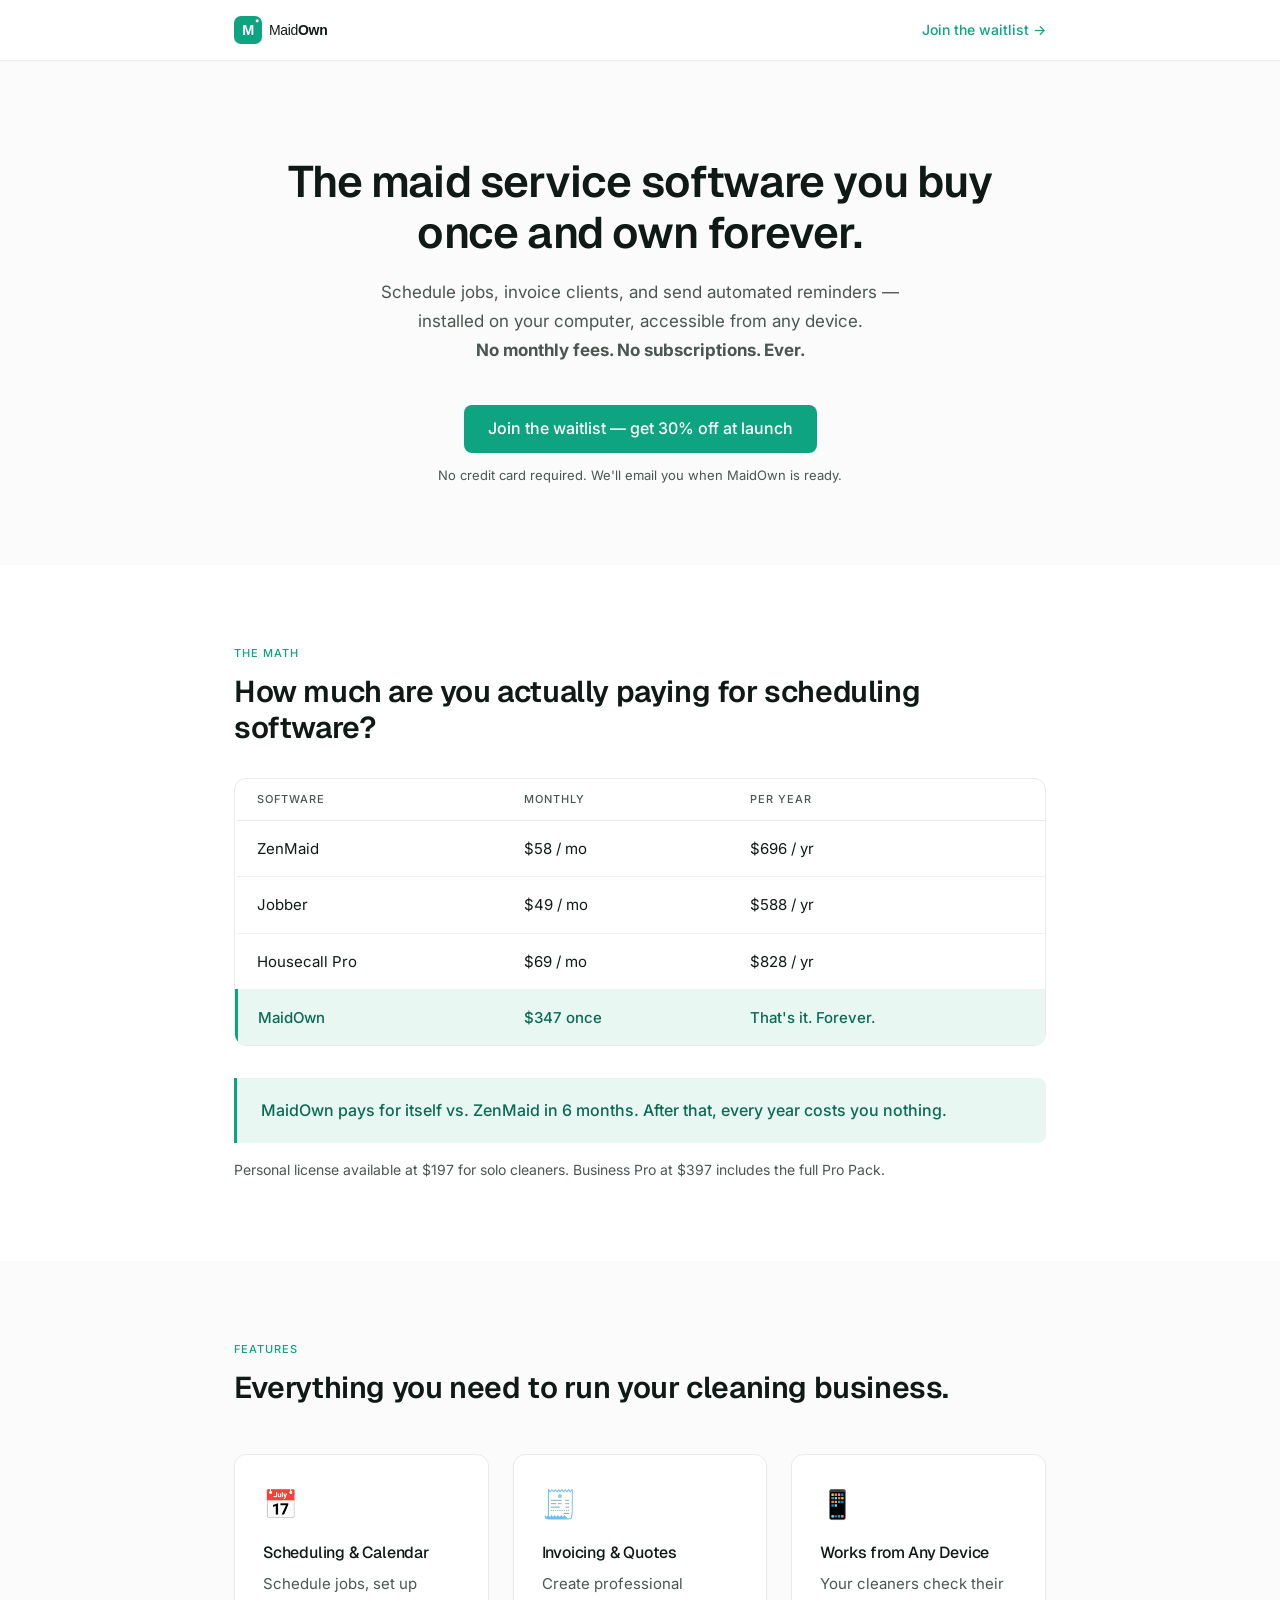
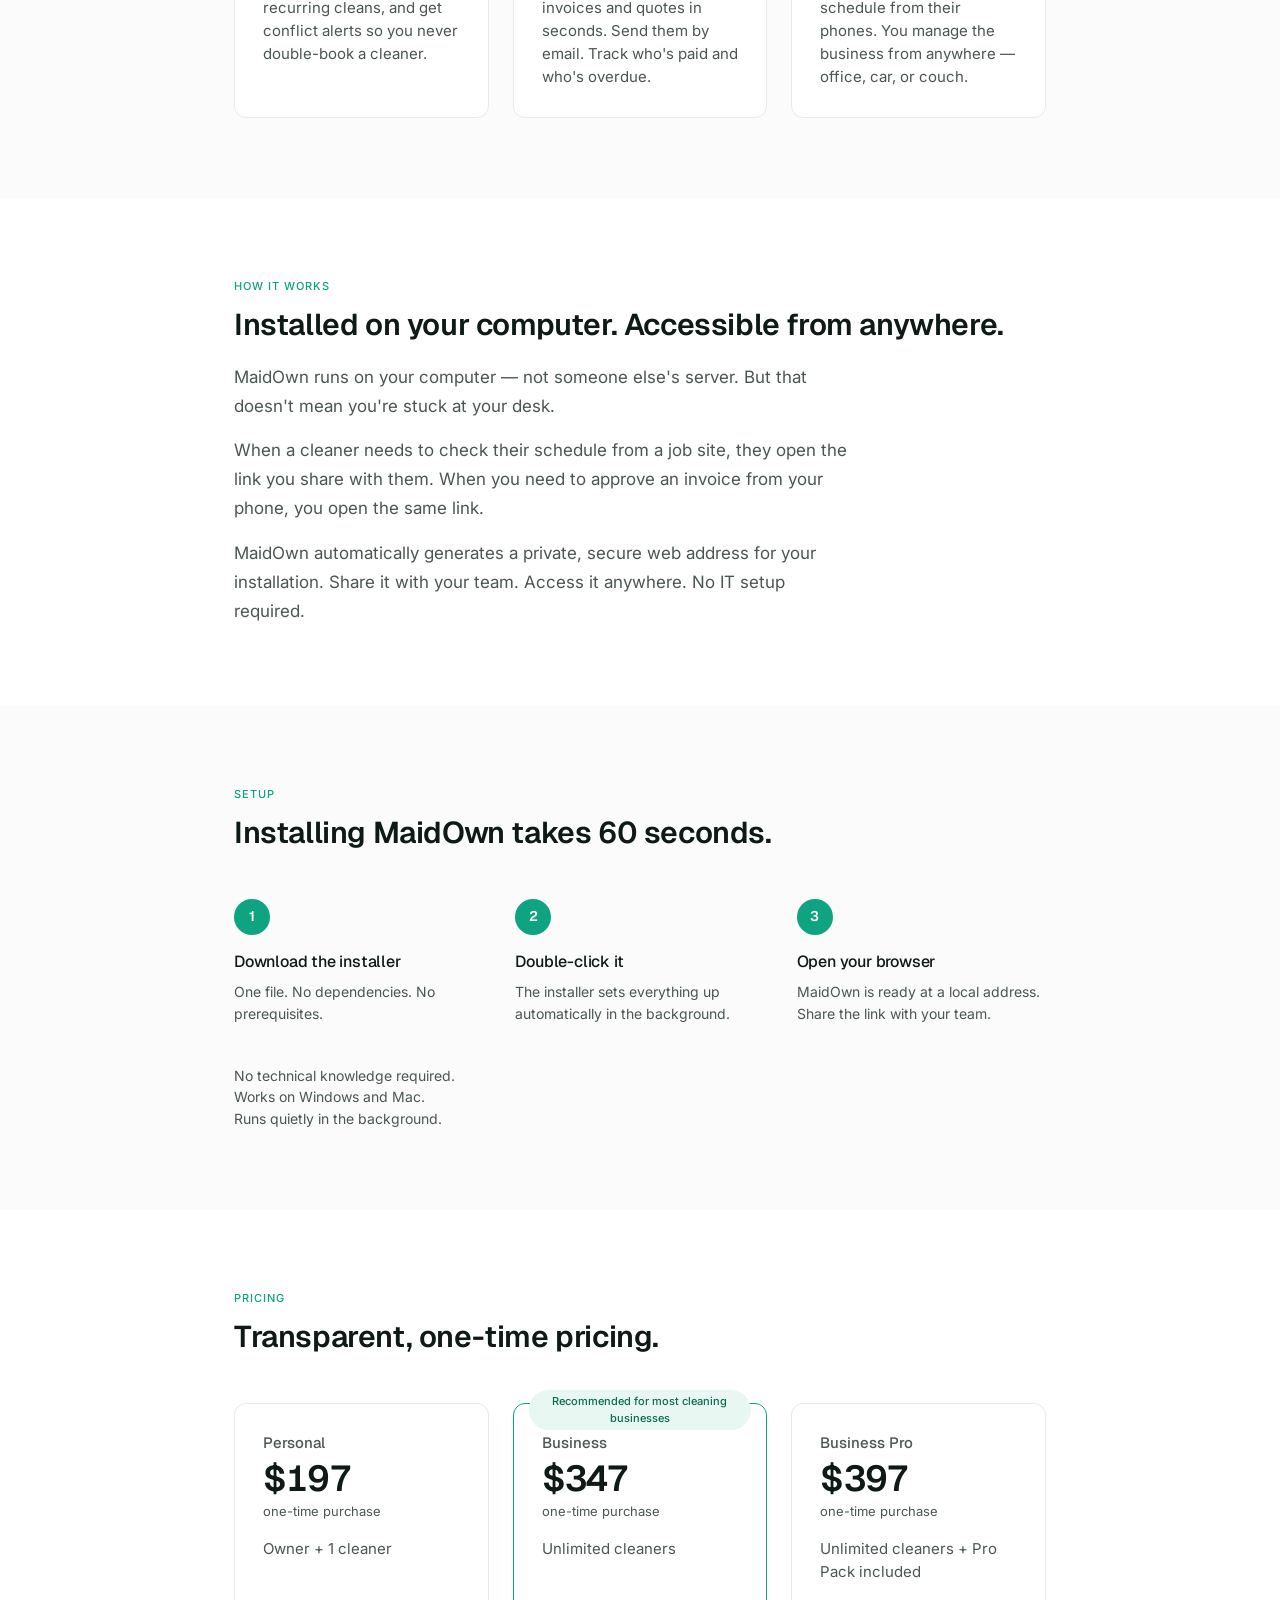
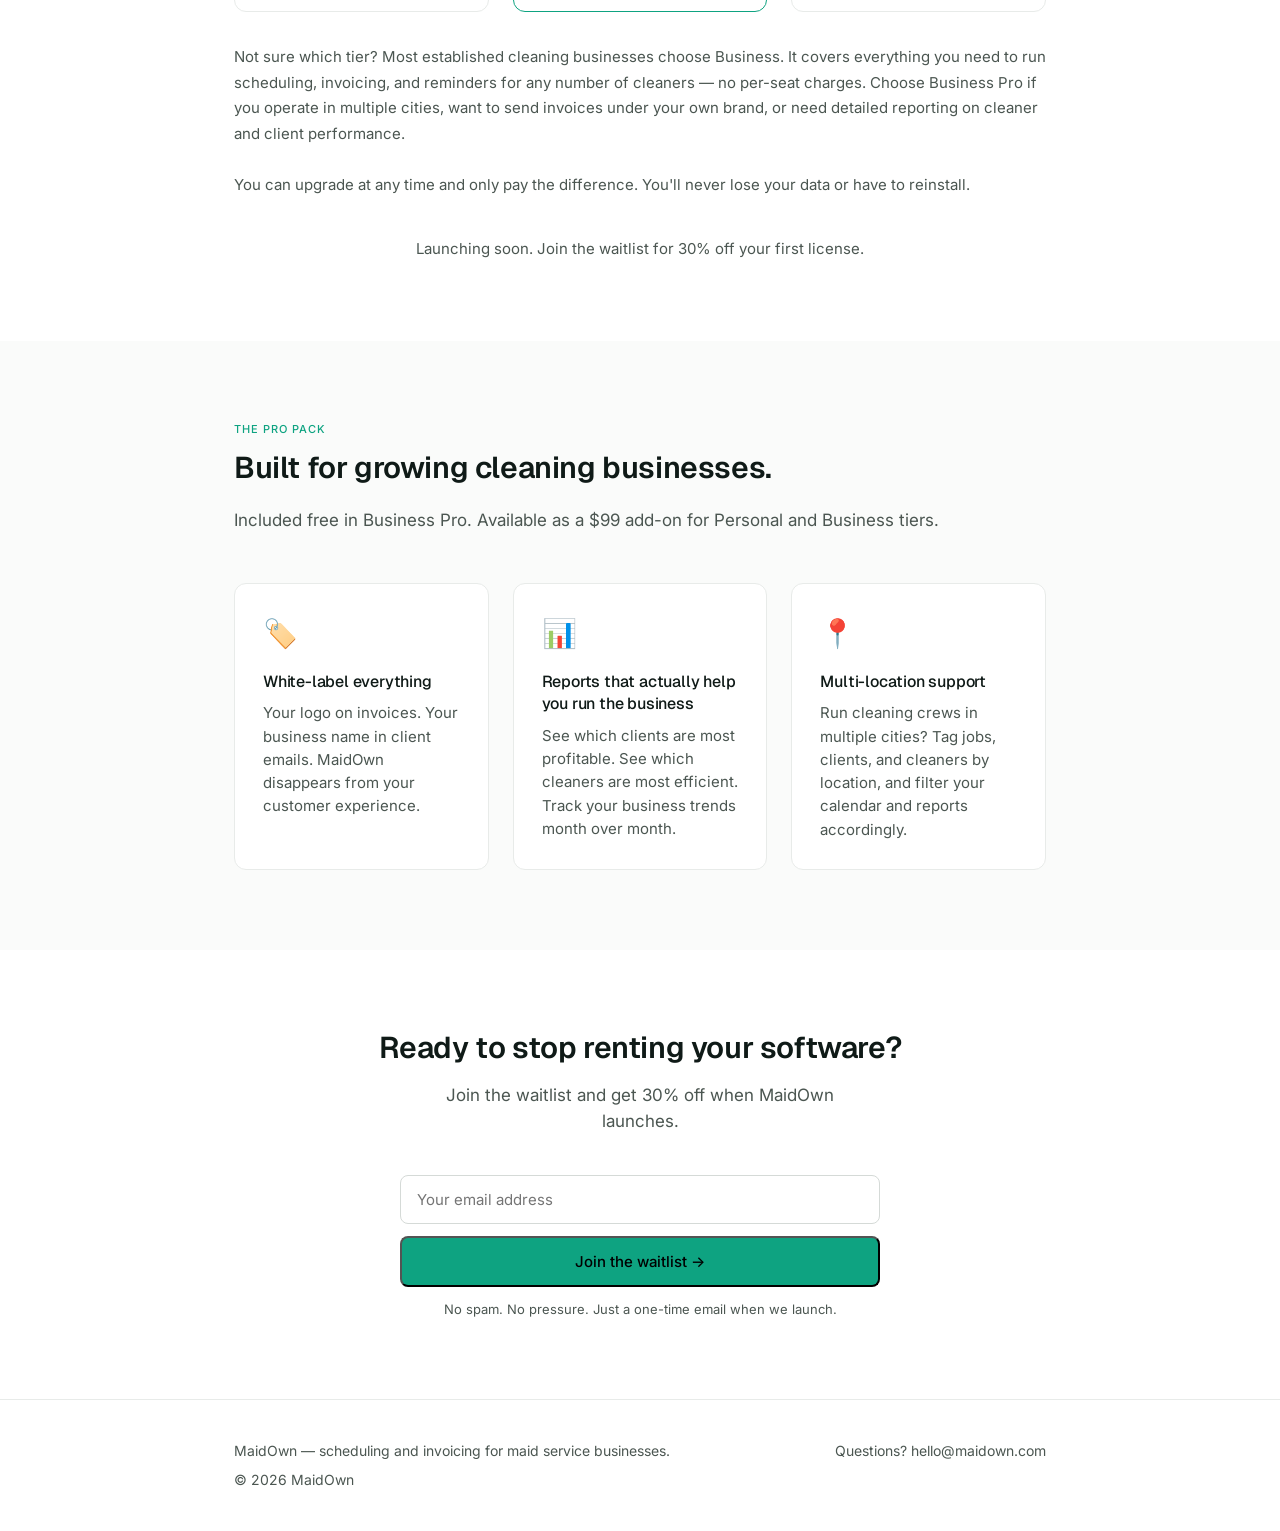
==== commit 98d1a503: "Apply MaidOwn brand design system across all pages   Replace developer-default blue (#2563EB) with m" ====
--- a/index.html
+++ b/index.html
@@ -5,128 +5,28 @@
   <meta name="viewport" content="width=device-width, initial-scale=1.0" />
   <title>MaidOwn — Scheduling Software You Buy Once and Own Forever</title>
   <meta name="description" content="Schedule jobs, invoice clients, and send automated reminders. One-time pricing from $197. No monthly fees. No subscriptions. Ever. Join the waitlist for 30% off at launch." />
+
+  <!-- Favicons -->
+  <link rel="icon" href="assets/favicon.ico" sizes="any">
+  <link rel="icon" type="image/svg+xml" href="assets/favicon.svg">
+  <link rel="apple-touch-icon" href="assets/apple-touch-icon.png">
+  <link rel="manifest" href="manifest.webmanifest">
+
+  <!-- Fonts -->
+  <link rel="preconnect" href="https://fonts.googleapis.com">
+  <link rel="preconnect" href="https://fonts.gstatic.com" crossorigin>
+  <link href="https://fonts.googleapis.com/css2?family=Geist:wght@400;500;600&family=Inter:wght@400;500;600&display=swap" rel="stylesheet">
+
+  <!-- Shared brand tokens + base styles -->
+  <link rel="stylesheet" href="styles.css">
+
+  <!-- Mailchimp base -->
   <link href="//cdn-images.mailchimp.com/embedcode/classic-061523.css" rel="stylesheet" type="text/css">
   <style type="text/css">
-    /* Mailchimp base width override — our .mc-form-wrap constrains the width */
     #mc_embed_signup { background: transparent; clear: left; font: 14px Helvetica, Arial, sans-serif; width: 100%; }
   </style>
+
   <style>
-    *, *::before, *::after { box-sizing: border-box; margin: 0; padding: 0; }
-
-    :root {
-      --color-bg: #FFFFFF;
-      --color-text: #1A1A2E;
-      --color-accent: #2563EB;
-      --color-accent-hover: #1D4ED8;
-      --color-muted: #6B7280;
-      --color-border: #E5E7EB;
-      --color-section-alt: #F9FAFB;
-      --color-highlight-bg: #F0FDF4;
-      --color-highlight-border: #16A34A;
-      --color-highlight-text: #15803D;
-      --font-sans: system-ui, -apple-system, BlinkMacSystemFont, "Segoe UI", sans-serif;
-      --radius: 8px;
-      --max-w: 860px;
-    }
-
-    html { scroll-behavior: smooth; }
-
-    body {
-      font-family: var(--font-sans);
-      background: var(--color-bg);
-      color: var(--color-text);
-      line-height: 1.6;
-      font-size: 16px;
-    }
-
-    .container {
-      max-width: var(--max-w);
-      margin: 0 auto;
-      padding: 0 1.5rem;
-    }
-
-    /* ── NAV ── */
-    nav {
-      padding: 1rem 0;
-      border-bottom: 1px solid var(--color-border);
-    }
-    nav .container {
-      display: flex;
-      align-items: center;
-      justify-content: space-between;
-    }
-    .nav-logo {
-      font-size: 1.25rem;
-      font-weight: 700;
-      color: var(--color-text);
-      text-decoration: none;
-      letter-spacing: -0.02em;
-    }
-    .nav-cta {
-      font-size: 0.875rem;
-      font-weight: 600;
-      color: var(--color-accent);
-      text-decoration: none;
-    }
-    .nav-cta:hover { text-decoration: underline; }
-
-    /* ── BUTTONS ── */
-    .btn {
-      display: inline-block;
-      padding: 0.875rem 2rem;
-      border-radius: var(--radius);
-      font-size: 1rem;
-      font-weight: 700;
-      text-decoration: none;
-      cursor: pointer;
-      border: none;
-      transition: background 0.15s ease;
-    }
-    .btn-primary {
-      background: var(--color-accent);
-      color: #fff;
-    }
-    .btn-primary:hover { background: var(--color-accent-hover); }
-    .btn-lg { font-size: 1.125rem; padding: 1rem 2.5rem; }
-
-    /* ── SECTIONS ── */
-    section { padding: 5rem 0; }
-    section.alt { background: var(--color-section-alt); }
-
-    .section-label {
-      font-size: 0.8125rem;
-      font-weight: 700;
-      text-transform: uppercase;
-      letter-spacing: 0.08em;
-      color: var(--color-accent);
-      margin-bottom: 0.75rem;
-    }
-    h1 {
-      font-size: clamp(2rem, 5vw, 3rem);
-      font-weight: 800;
-      line-height: 1.15;
-      letter-spacing: -0.03em;
-      margin-bottom: 1.25rem;
-    }
-    h2 {
-      font-size: clamp(1.5rem, 3.5vw, 2.125rem);
-      font-weight: 800;
-      line-height: 1.2;
-      letter-spacing: -0.02em;
-      margin-bottom: 1.25rem;
-    }
-    h3 {
-      font-size: 1.125rem;
-      font-weight: 700;
-      margin-bottom: 0.5rem;
-    }
-    p { color: var(--color-muted); margin-bottom: 1rem; }
-    p:last-child { margin-bottom: 0; }
-    p.lead {
-      font-size: 1.125rem;
-      line-height: 1.7;
-    }
-
     /* ── HERO ── */
     #hero {
       padding: 6rem 0 5rem;
@@ -134,87 +34,100 @@
     }
     #hero h1 { max-width: 720px; margin: 0 auto 1.25rem; }
     #hero .subheadline {
-      font-size: 1.125rem;
-      color: var(--color-muted);
+      font-size: 1.0625rem;
+      color: var(--neutral-text-secondary);
       max-width: 520px;
       margin: 0 auto 2.5rem;
       line-height: 1.7;
     }
-    .hero-cta-stack { display: flex; flex-direction: column; align-items: center; gap: 0.75rem; }
+    .hero-cta-stack {
+      display: flex;
+      flex-direction: column;
+      align-items: center;
+      gap: 0.75rem;
+    }
     .hero-fine-print {
       font-size: 0.8125rem;
-      color: var(--color-muted);
+      color: var(--neutral-text-secondary);
     }
 
     /* ── MATH TABLE ── */
-    .math-table-wrap { overflow-x: auto; margin: 2rem 0; }
+    .math-table-wrap {
+      overflow-x: auto;
+      margin: 2rem 0;
+      border: 0.5px solid var(--neutral-border);
+      border-radius: var(--radius-lg);
+      background: var(--neutral-surface);
+    }
     table {
       width: 100%;
       border-collapse: collapse;
-      font-size: 1rem;
+      font-size: 0.9375rem;
     }
     th {
       text-align: left;
-      padding: 0.75rem 1rem;
-      font-size: 0.75rem;
-      font-weight: 700;
+      padding: 0.75rem 1.25rem;
+      font-size: 11px;
+      font-weight: 500;
       text-transform: uppercase;
-      letter-spacing: 0.06em;
-      color: var(--color-muted);
-      border-bottom: 2px solid var(--color-border);
+      letter-spacing: 1px;
+      color: var(--neutral-text-secondary);
+      border-bottom: 0.5px solid var(--neutral-border);
+      font-family: var(--font-body);
     }
     td {
-      padding: 1rem;
-      border-bottom: 1px solid var(--color-border);
-      color: var(--color-text);
-    }
+      padding: 1rem 1.25rem;
+      border-bottom: 0.5px solid var(--neutral-border-soft);
+      color: var(--neutral-text-primary);
+    }
+    tr:last-child td { border-bottom: none; }
     tr.highlight td {
-      background: var(--color-highlight-bg);
-      font-weight: 700;
-      color: var(--color-highlight-text);
+      background: var(--mint-50);
+      font-weight: 500;
+      color: var(--mint-800);
     }
     tr.highlight td:first-child {
-      border-left: 3px solid var(--color-highlight-border);
+      border-left: 3px solid var(--mint-600);
     }
     .math-callout {
       margin-top: 1.5rem;
       padding: 1.25rem 1.5rem;
-      background: var(--color-highlight-bg);
-      border-left: 4px solid var(--color-highlight-border);
-      border-radius: 0 var(--radius) var(--radius) 0;
+      background: var(--mint-50);
+      border-left: 3px solid var(--mint-600);
+      border-radius: 0 var(--radius-md) var(--radius-md) 0;
     }
     .math-callout p {
-      color: var(--color-highlight-text);
-      font-weight: 600;
-      font-size: 1.0625rem;
+      color: var(--mint-800);
+      font-weight: 500;
+      font-size: 1rem;
       margin: 0;
     }
 
-    /* ── FEATURES ── */
+    /* ── FEATURES GRID ── */
     .features-grid {
       display: grid;
       grid-template-columns: repeat(auto-fit, minmax(240px, 1fr));
-      gap: 2rem;
+      gap: 1.5rem;
       margin-top: 3rem;
     }
     .feature-card {
       padding: 1.75rem;
-      background: #fff;
-      border: 1px solid var(--color-border);
-      border-radius: var(--radius);
+      background: var(--neutral-surface);
+      border: 0.5px solid var(--neutral-border);
+      border-radius: var(--radius-lg);
     }
     .feature-icon {
-      font-size: 2rem;
+      font-size: 1.75rem;
       margin-bottom: 1rem;
       display: block;
     }
-    .feature-card h3 { color: var(--color-text); }
+    .feature-card h3 { color: var(--neutral-text-primary); }
     .feature-card p { font-size: 0.9375rem; }
 
-    /* ── ACCESS ── */
+    /* ── HOW IT WORKS ── */
     #access .lead { max-width: 620px; }
 
-    /* ── INSTALLATION STEPS ── */
+    /* ── SETUP STEPS ── */
     .steps {
       display: flex;
       gap: 2rem;
@@ -229,29 +142,30 @@
       align-items: flex-start;
     }
     .step-number {
-      width: 2.5rem;
-      height: 2.5rem;
+      width: 2.25rem;
+      height: 2.25rem;
       border-radius: 50%;
-      background: var(--color-accent);
+      background: var(--mint-600);
       color: #fff;
-      font-weight: 800;
-      font-size: 1rem;
+      font-weight: 600;
+      font-size: 0.875rem;
       display: flex;
       align-items: center;
       justify-content: center;
       margin-bottom: 1rem;
       flex-shrink: 0;
+      font-family: var(--font-heading);
     }
     .step h3 { font-size: 1rem; }
     .step p { font-size: 0.875rem; }
     .install-fine-print {
       margin-top: 2.5rem;
       font-size: 0.875rem;
-      color: var(--color-muted);
+      color: var(--neutral-text-secondary);
     }
     .install-fine-print span { display: block; }
 
-    /* ── PRICING TABLE ── */
+    /* ── PRICING PREVIEW ── */
     .pricing-grid {
       display: grid;
       grid-template-columns: repeat(auto-fit, minmax(220px, 1fr));
@@ -259,69 +173,68 @@
       margin-top: 3rem;
     }
     .pricing-card {
-      padding: 2rem;
-      border: 1px solid var(--color-border);
-      border-radius: var(--radius);
-      background: #fff;
+      padding: 1.75rem;
+      border: 0.5px solid var(--neutral-border);
+      border-radius: var(--radius-lg);
+      background: var(--neutral-surface);
       position: relative;
     }
     .pricing-card.popular {
-      border-color: var(--color-accent);
-      border-width: 2px;
+      border-color: var(--mint-600);
+      border-width: 1px;
     }
     .popular-badge {
       position: absolute;
-      top: -0.75rem;
+      top: -0.875rem;
       left: 50%;
       transform: translateX(-50%);
-      background: var(--color-accent);
-      color: #fff;
-      font-size: 0.6875rem;
-      font-weight: 700;
-      text-transform: uppercase;
-      letter-spacing: 0.08em;
-      padding: 0.2rem 0.75rem;
+      background: var(--mint-50);
+      color: var(--mint-800);
+      font-size: 11px;
+      font-weight: 500;
+      padding: 3px 10px;
       border-radius: 999px;
       white-space: normal;
       text-align: center;
       width: max-content;
-      max-width: 90%;
+      max-width: 88%;
     }
     .pricing-card h3 {
-      font-size: 1rem;
-      color: var(--color-muted);
-      font-weight: 600;
+      font-size: 0.9375rem;
+      color: var(--neutral-text-secondary);
+      font-weight: 500;
       margin-bottom: 0.5rem;
+      letter-spacing: 0;
     }
     .pricing-price {
       font-size: 2.25rem;
-      font-weight: 800;
-      color: var(--color-text);
-      letter-spacing: -0.03em;
+      font-weight: 600;
+      color: var(--neutral-text-primary);
+      letter-spacing: -0.8px;
       line-height: 1;
       margin-bottom: 0.25rem;
+      font-family: var(--font-heading);
+      font-variant-numeric: tabular-nums;
     }
     .pricing-once {
       font-size: 0.8125rem;
-      color: var(--color-muted);
+      color: var(--neutral-text-secondary);
       margin-bottom: 1rem;
     }
     .pricing-detail {
       font-size: 0.9375rem;
-      color: var(--color-muted);
+      color: var(--neutral-text-secondary);
       margin: 0;
     }
     .pricing-note {
       margin-top: 2.5rem;
       text-align: center;
       font-size: 0.9375rem;
-      color: var(--color-muted);
+      color: var(--neutral-text-secondary);
     }
 
     /* ── CTA SECTION ── */
-    #cta {
-      text-align: center;
-    }
+    #cta { text-align: center; }
     #cta h2 { max-width: 560px; margin: 0 auto 1rem; }
     #cta .subheadline {
       max-width: 420px;
@@ -329,78 +242,45 @@
       font-size: 1.0625rem;
     }
 
-    /* ── MAILCHIMP FORM STYLING ── */
-    .mc-form-wrap {
-      max-width: 480px;
-      margin: 0 auto;
-    }
-    /* Mailchimp embed overrides — applied after embed code is inserted */
-    .mc-form-wrap #mc_embed_signup {
-      background: transparent !important;
-      font-family: var(--font-sans) !important;
-    }
+    /* ── MAILCHIMP OVERRIDES ── */
+    .mc-form-wrap { max-width: 480px; margin: 0 auto; }
+    .mc-form-wrap #mc_embed_signup { background: transparent !important; font-family: var(--font-body) !important; }
     .mc-form-wrap #mc_embed_signup form { padding: 0 !important; }
     .mc-form-wrap #mc_embed_signup .mc-field-group { width: 100% !important; padding: 0 !important; }
     .mc-form-wrap #mc_embed_signup input.email {
       width: 100% !important;
       padding: 0.875rem 1rem !important;
-      border: 1px solid var(--color-border) !important;
-      border-radius: var(--radius) !important;
-      font-size: 1rem !important;
+      border: 0.5px solid var(--neutral-border-strong) !important;
+      border-radius: var(--radius-md) !important;
+      font-size: 0.9375rem !important;
       margin-bottom: 0.75rem !important;
-      font-family: var(--font-sans) !important;
+      font-family: var(--font-body) !important;
+      background: var(--neutral-surface) !important;
+      color: var(--neutral-text-primary) !important;
     }
     .mc-form-wrap #mc_embed_signup .button {
       width: 100% !important;
       padding: 0.875rem 2rem !important;
-      background: var(--color-accent) !important;
-      border-radius: var(--radius) !important;
-      font-size: 1rem !important;
-      font-weight: 700 !important;
-      font-family: var(--font-sans) !important;
+      background: var(--mint-600) !important;
+      border-radius: var(--radius-md) !important;
+      font-size: 0.9375rem !important;
+      font-weight: 500 !important;
+      font-family: var(--font-body) !important;
       height: auto !important;
     }
-    .mc-form-wrap #mc_embed_signup .button:hover {
-      background: var(--color-accent-hover) !important;
-    }
+    .mc-form-wrap #mc_embed_signup .button:hover { background: var(--mint-800) !important; }
     .cta-fine-print {
       margin-top: 0.75rem;
       font-size: 0.8125rem;
-      color: var(--color-muted);
-    }
-
-    /* ── FOOTER ── */
-    footer {
-      border-top: 1px solid var(--color-border);
-      padding: 2.5rem 0;
-      font-size: 0.875rem;
-      color: var(--color-muted);
-    }
-    footer .container {
-      display: flex;
-      flex-wrap: wrap;
-      gap: 0.5rem 2rem;
-      align-items: center;
-      justify-content: space-between;
-    }
-    footer a { color: var(--color-muted); text-decoration: none; }
-    footer a:hover { color: var(--color-text); }
-
-    /* Screen-reader only label (hides "Email Address" label visually) */
-    .sr-only {
-      position: absolute; width: 1px; height: 1px;
-      padding: 0; margin: -1px; overflow: hidden;
-      clip: rect(0,0,0,0); white-space: nowrap; border: 0;
+      color: var(--neutral-text-secondary);
     }
 
     /* ── RESPONSIVE ── */
     @media (max-width: 600px) {
-      section { padding: 3.5rem 0; }
       #hero { padding: 4rem 0 3.5rem; }
       .btn-lg { width: 100%; text-align: center; }
       .steps { flex-direction: column; }
-      footer .container { flex-direction: column; align-items: flex-start; }
-      th, td { padding: 0.6rem 0.5rem; font-size: 0.875rem; }
+      th, td { padding: 0.6rem 0.75rem; font-size: 0.875rem; }
     }
   </style>
 </head>
@@ -409,12 +289,14 @@
   <!-- NAV -->
   <nav>
     <div class="container">
-      <a href="#" class="nav-logo">MaidOwn</a>
+      <a href="#" class="nav-logo">
+        <img src="assets/maidown-horizontal.svg" alt="MaidOwn" height="28">
+      </a>
       <a href="#cta" class="nav-cta">Join the waitlist →</a>
     </div>
   </nav>
 
-  <!-- ── SECTION 1: HERO ── -->
+  <!-- HERO -->
   <section id="hero">
     <div class="container">
       <h1>The maid service software you buy once and own forever.</h1>
@@ -430,7 +312,7 @@
     </div>
   </section>
 
-  <!-- ── SECTION 2: THE MATH ── -->
+  <!-- THE MATH -->
   <section class="alt">
     <div class="container">
       <div class="section-label">The Math</div>
@@ -471,11 +353,11 @@
       <div class="math-callout">
         <p>MaidOwn pays for itself vs. ZenMaid in 6 months. After that, every year costs you nothing.</p>
       </div>
-      <p style="margin-top:1rem; font-size:0.875rem; color:var(--color-muted);">Personal license available at $197 for solo cleaners. Business Pro at $397 includes the full Pro Pack.</p>
-    </div>
-  </section>
-
-  <!-- ── SECTION 3: THREE FEATURES ── -->
+      <p style="margin-top:1rem; font-size:0.875rem; color:var(--neutral-text-secondary);">Personal license available at $197 for solo cleaners. Business Pro at $397 includes the full Pro Pack.</p>
+    </div>
+  </section>
+
+  <!-- FEATURES -->
   <section>
     <div class="container">
       <div class="section-label">Features</div>
@@ -500,7 +382,7 @@
     </div>
   </section>
 
-  <!-- ── SECTION 4: ACCESS FROM ANYWHERE ── -->
+  <!-- HOW IT WORKS -->
   <section id="access" class="alt">
     <div class="container">
       <div class="section-label">How It Works</div>
@@ -522,7 +404,7 @@
     </div>
   </section>
 
-  <!-- ── SECTION 5: INSTALLATION ── -->
+  <!-- SETUP -->
   <section>
     <div class="container">
       <div class="section-label">Setup</div>
@@ -552,7 +434,7 @@
     </div>
   </section>
 
-  <!-- ── SECTION 6: PRICING PREVIEW ── -->
+  <!-- PRICING PREVIEW -->
   <section class="alt">
     <div class="container">
       <div class="section-label">Pricing</div>
@@ -578,12 +460,12 @@
           <p class="pricing-detail">Unlimited cleaners + Pro Pack included</p>
         </div>
       </div>
-      <p style="margin-top:2rem; font-size:0.9375rem; color:var(--color-muted); line-height:1.7;">Not sure which tier? Most established cleaning businesses choose Business. It covers everything you need to run scheduling, invoicing, and reminders for any number of cleaners — no per-seat charges. Choose Business Pro if you operate in multiple cities, want to send invoices under your own brand, or need detailed reporting on cleaner and client performance.<br><br>You can upgrade at any time and only pay the difference. You'll never lose your data or have to reinstall.</p>
+      <p style="margin-top:2rem; font-size:0.9375rem; color:var(--neutral-text-secondary); line-height:1.7;">Not sure which tier? Most established cleaning businesses choose Business. It covers everything you need to run scheduling, invoicing, and reminders for any number of cleaners — no per-seat charges. Choose Business Pro if you operate in multiple cities, want to send invoices under your own brand, or need detailed reporting on cleaner and client performance.<br><br>You can upgrade at any time and only pay the difference. You'll never lose your data or have to reinstall.</p>
       <p class="pricing-note">Launching soon. Join the waitlist for 30% off your first license.</p>
     </div>
   </section>
 
-  <!-- ── SECTION 7: PRO PACK ── -->
+  <!-- PRO PACK -->
   <section id="pro-pack">
     <div class="container">
       <div class="section-label">The Pro Pack</div>
@@ -609,8 +491,8 @@
     </div>
   </section>
 
-  <!-- ── SECTION 8: CTA REPEAT ── -->
-  <section id="cta">
+  <!-- CTA -->
+  <section id="cta" class="alt">
     <div class="container">
       <h2>Ready to stop renting your software?</h2>
       <p class="subheadline">Join the waitlist and get 30% off when MaidOwn launches.</p>
@@ -645,7 +527,7 @@
     </div>
   </section>
 
-  <!-- ── FOOTER ── -->
+  <!-- FOOTER -->
   <footer>
     <div class="container">
       <span>MaidOwn — scheduling and invoicing for maid service businesses.</span>
@@ -666,8 +548,7 @@
     var $mcj = jQuery.noConflict(true);
   </script>
   <script type="text/javascript">
-    // Replace Mailchimp's default success message with custom copy
-    var customMsg = "Thank you! You\u2019ve been added to the MaidOwn waitlist. We\u2019ll reach out when we launch with your 30% discount code.";
+    var customMsg = "Thank you! You’ve been added to the MaidOwn waitlist. We’ll reach out when we launch with your 30% discount code.";
     document.addEventListener('DOMContentLoaded', function() {
       var successDiv = document.getElementById('mce-success-response');
       if (!successDiv) return;
@@ -677,7 +558,6 @@
           successDiv.innerHTML = customMsg;
         }
       });
-      // Watch both text content changes (childList) and style toggling (attributes)
       observer.observe(successDiv, { attributes: true, childList: true, subtree: true });
     });
   </script>
--- a/styles.css
+++ b/styles.css
@@ -0,0 +1,232 @@
+/* ─────────────────────────────────────────────────────────────
+   MaidOwn — Shared Design Tokens & Base Styles
+   Source of truth: STYLEGUIDE.md
+   ───────────────────────────────────────────────────────────── */
+
+:root {
+  /* Mint scale */
+  --mint-50:  #E8F7F1;
+  --mint-200: #BCE8D7;
+  --mint-400: #6FCFAB;
+  --mint-600: #0EA381;
+  --mint-800: #0A6B53;
+  --mint-900: #04342C;
+
+  /* Neutrals */
+  --neutral-page:          #FAFBFA;
+  --neutral-surface:       #FFFFFF;
+  --neutral-border-soft:   #EEF1EE;
+  --neutral-border:        #E8EBE9;
+  --neutral-border-strong: #D5DAD7;
+  --neutral-text-secondary: #4B5651;
+  --neutral-text-primary:   #0F1A17;
+
+  /* Semantic — status only */
+  --status-paid:     #0EA381;
+  --status-due-soon: #D97706;
+  --status-overdue:  #DC2626;
+  --status-draft:    #6B7280;
+
+  /* Radii */
+  --radius-sm: 6px;
+  --radius-md: 8px;
+  --radius-lg: 12px;
+
+  /* Typography */
+  --font-heading: 'Geist', 'Inter', system-ui, sans-serif;
+  --font-body:    'Inter', system-ui, sans-serif;
+
+  /* Layout */
+  --max-w: 860px;
+}
+
+/* ── RESET ────────────────────────────────────────────────────── */
+*, *::before, *::after { box-sizing: border-box; margin: 0; padding: 0; }
+html { scroll-behavior: smooth; }
+
+/* ── BASE ─────────────────────────────────────────────────────── */
+body {
+  font-family: var(--font-body);
+  background: var(--neutral-page);
+  color: var(--neutral-text-primary);
+  line-height: 1.55;
+  font-size: 15px;
+}
+
+.container {
+  max-width: var(--max-w);
+  margin: 0 auto;
+  padding: 0 1.5rem;
+}
+
+/* ── NAV ──────────────────────────────────────────────────────── */
+nav {
+  background: var(--neutral-surface);
+  border-bottom: 0.5px solid var(--neutral-border);
+  padding: 1rem 0;
+}
+nav .container {
+  display: flex;
+  align-items: center;
+  justify-content: space-between;
+}
+.nav-logo img {
+  height: 28px;
+  display: block;
+  width: auto;
+}
+.nav-cta {
+  font-size: 0.875rem;
+  font-weight: 500;
+  color: var(--mint-600);
+  text-decoration: none;
+}
+.nav-cta:hover { color: var(--mint-800); }
+.nav-link {
+  font-size: 0.875rem;
+  font-weight: 500;
+  color: var(--neutral-text-secondary);
+  text-decoration: none;
+}
+.nav-link:hover { color: var(--neutral-text-primary); }
+
+/* ── TYPOGRAPHY ───────────────────────────────────────────────── */
+h1, h2, h3, h4 {
+  font-family: var(--font-heading);
+  color: var(--neutral-text-primary);
+}
+h1 {
+  font-size: clamp(1.875rem, 5vw, 2.75rem);
+  font-weight: 600;
+  line-height: 1.15;
+  letter-spacing: -0.8px;
+  margin-bottom: 1.25rem;
+}
+h2 {
+  font-size: clamp(1.375rem, 3.5vw, 1.875rem);
+  font-weight: 600;
+  line-height: 1.2;
+  letter-spacing: -0.4px;
+  margin-bottom: 1.25rem;
+}
+h3 {
+  font-size: 1rem;
+  font-weight: 500;
+  line-height: 1.4;
+  letter-spacing: -0.2px;
+  margin-bottom: 0.5rem;
+}
+p {
+  color: var(--neutral-text-secondary);
+  margin-bottom: 1rem;
+  line-height: 1.55;
+}
+p:last-child { margin-bottom: 0; }
+p.lead {
+  font-size: 1.0625rem;
+  line-height: 1.7;
+}
+
+/* ── BUTTONS ──────────────────────────────────────────────────── */
+.btn {
+  display: inline-flex;
+  align-items: center;
+  justify-content: center;
+  height: 40px;
+  padding: 0 18px;
+  border-radius: var(--radius-md);
+  font-family: var(--font-body);
+  font-size: 0.9375rem;
+  font-weight: 500;
+  text-decoration: none;
+  cursor: pointer;
+  border: none;
+  transition: background 0.15s ease, border-color 0.15s ease, color 0.15s ease;
+  white-space: nowrap;
+}
+.btn-primary {
+  background: var(--mint-600);
+  color: #fff;
+}
+.btn-primary:hover { background: var(--mint-800); }
+.btn-lg {
+  height: 48px;
+  padding: 0 24px;
+  font-size: 1rem;
+}
+.btn-secondary {
+  background: var(--neutral-surface);
+  color: var(--neutral-text-primary);
+  border: 0.5px solid var(--neutral-border-strong);
+}
+.btn-secondary:hover {
+  border-color: var(--mint-600);
+  color: var(--mint-800);
+}
+
+/* ── CARDS ────────────────────────────────────────────────────── */
+.card {
+  background: var(--neutral-surface);
+  border: 0.5px solid var(--neutral-border);
+  border-radius: var(--radius-lg);
+  padding: 1.5rem;
+}
+
+/* ── STATUS PILLS ─────────────────────────────────────────────── */
+.pill {
+  display: inline-flex;
+  align-items: center;
+  background: var(--mint-50);
+  color: var(--mint-800);
+  font-size: 11px;
+  font-weight: 500;
+  padding: 3px 8px;
+  border-radius: 999px;
+  white-space: nowrap;
+  letter-spacing: 0;
+}
+
+/* ── SECTION LABEL (eyebrow) ──────────────────────────────────── */
+.section-label {
+  font-size: 11px;
+  font-weight: 500;
+  text-transform: uppercase;
+  letter-spacing: 1px;
+  color: var(--mint-600);
+  margin-bottom: 0.75rem;
+}
+
+/* ── SECTIONS ─────────────────────────────────────────────────── */
+section { padding: 5rem 0; }
+section.alt { background: var(--neutral-surface); }
+
+/* ── FOOTER ───────────────────────────────────────────────────── */
+footer {
+  background: var(--neutral-surface);
+  border-top: 0.5px solid var(--neutral-border);
+  padding: 2.5rem 0;
+  font-size: 0.875rem;
+  color: var(--neutral-text-secondary);
+}
+footer .container {
+  display: flex;
+  flex-wrap: wrap;
+  gap: 0.5rem 2rem;
+  align-items: center;
+  justify-content: space-between;
+}
+footer a { color: var(--neutral-text-secondary); text-decoration: none; }
+footer a:hover { color: var(--neutral-text-primary); }
+
+/* ── UTILITY ──────────────────────────────────────────────────── */
+.sr-only {
+  position: absolute; width: 1px; height: 1px;
+  padding: 0; margin: -1px; overflow: hidden;
+  clip: rect(0,0,0,0); white-space: nowrap; border: 0;
+}
+
+/* ── RESPONSIVE ───────────────────────────────────────────────── */
+@media (max-width: 600px) {
+  section { padding: 3.5rem 0; }
+  footer .container { flex-direction: column; align-items: flex-start; }
+}
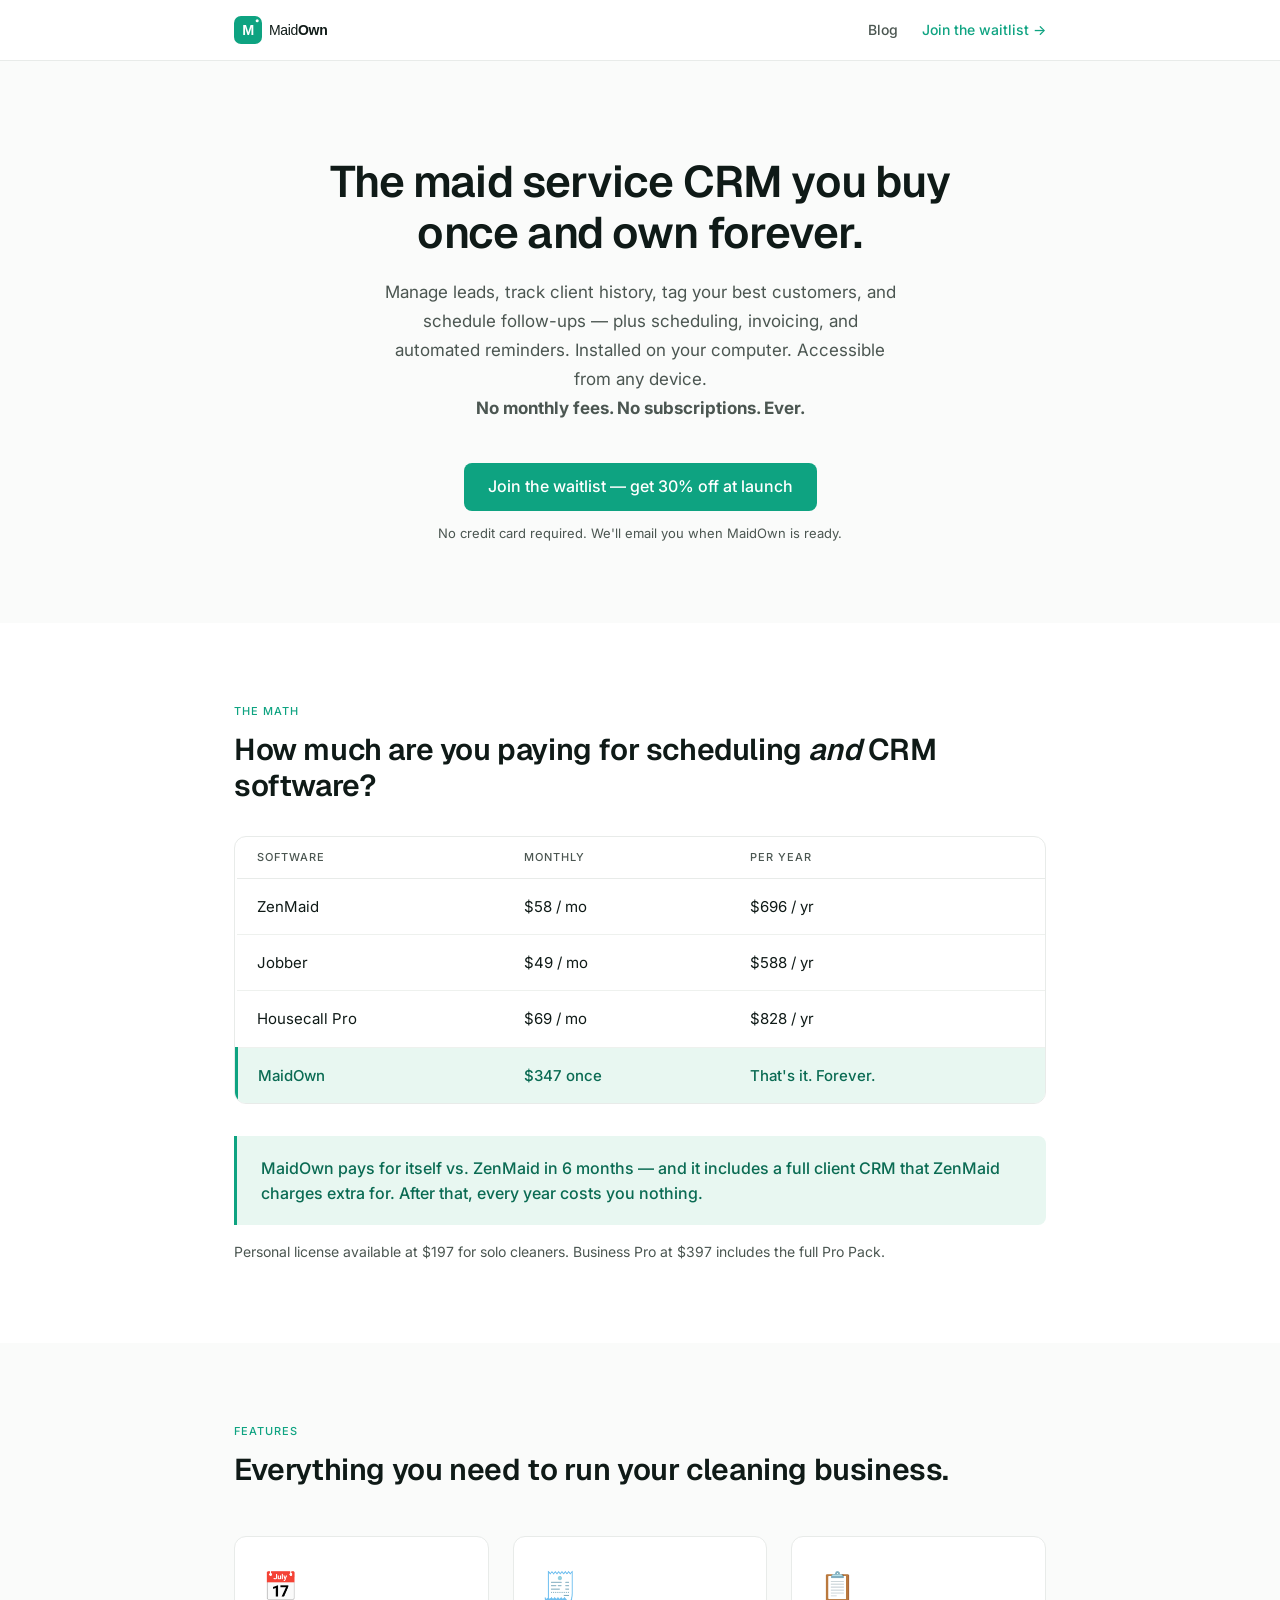
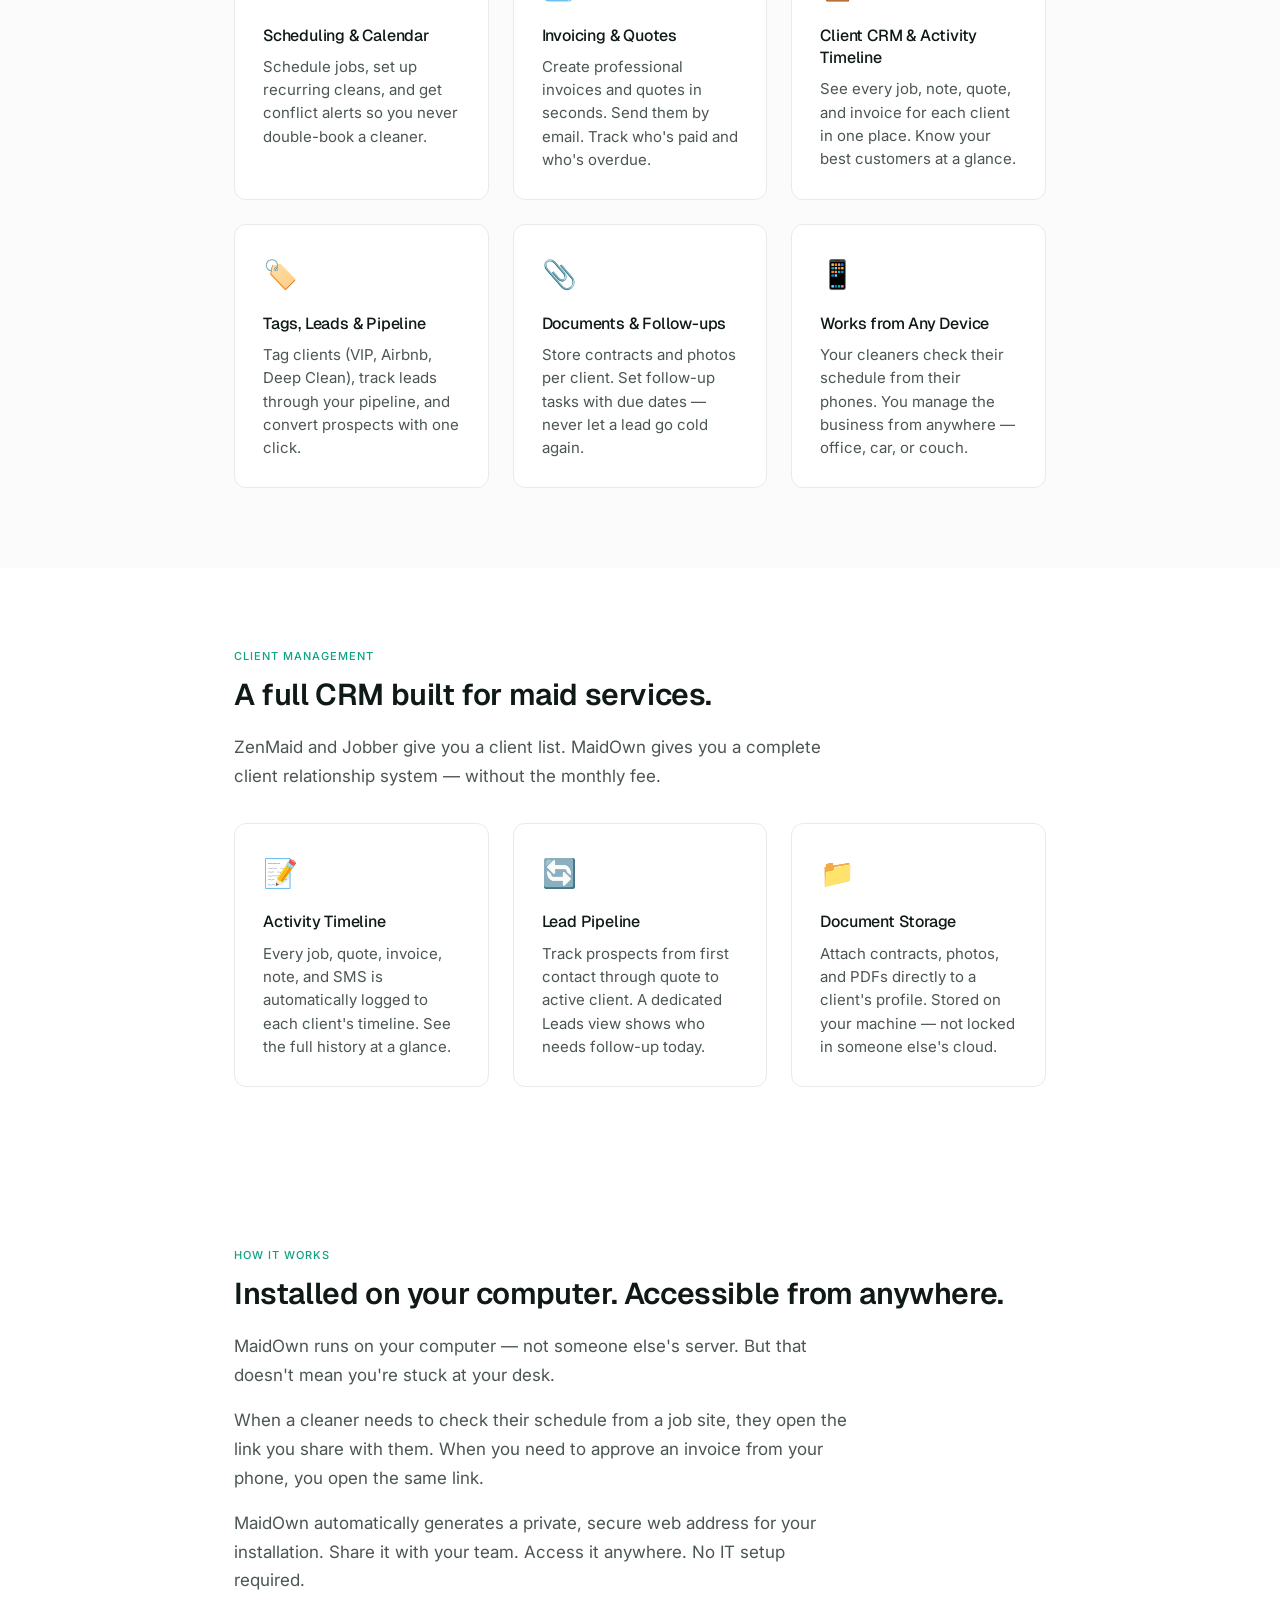
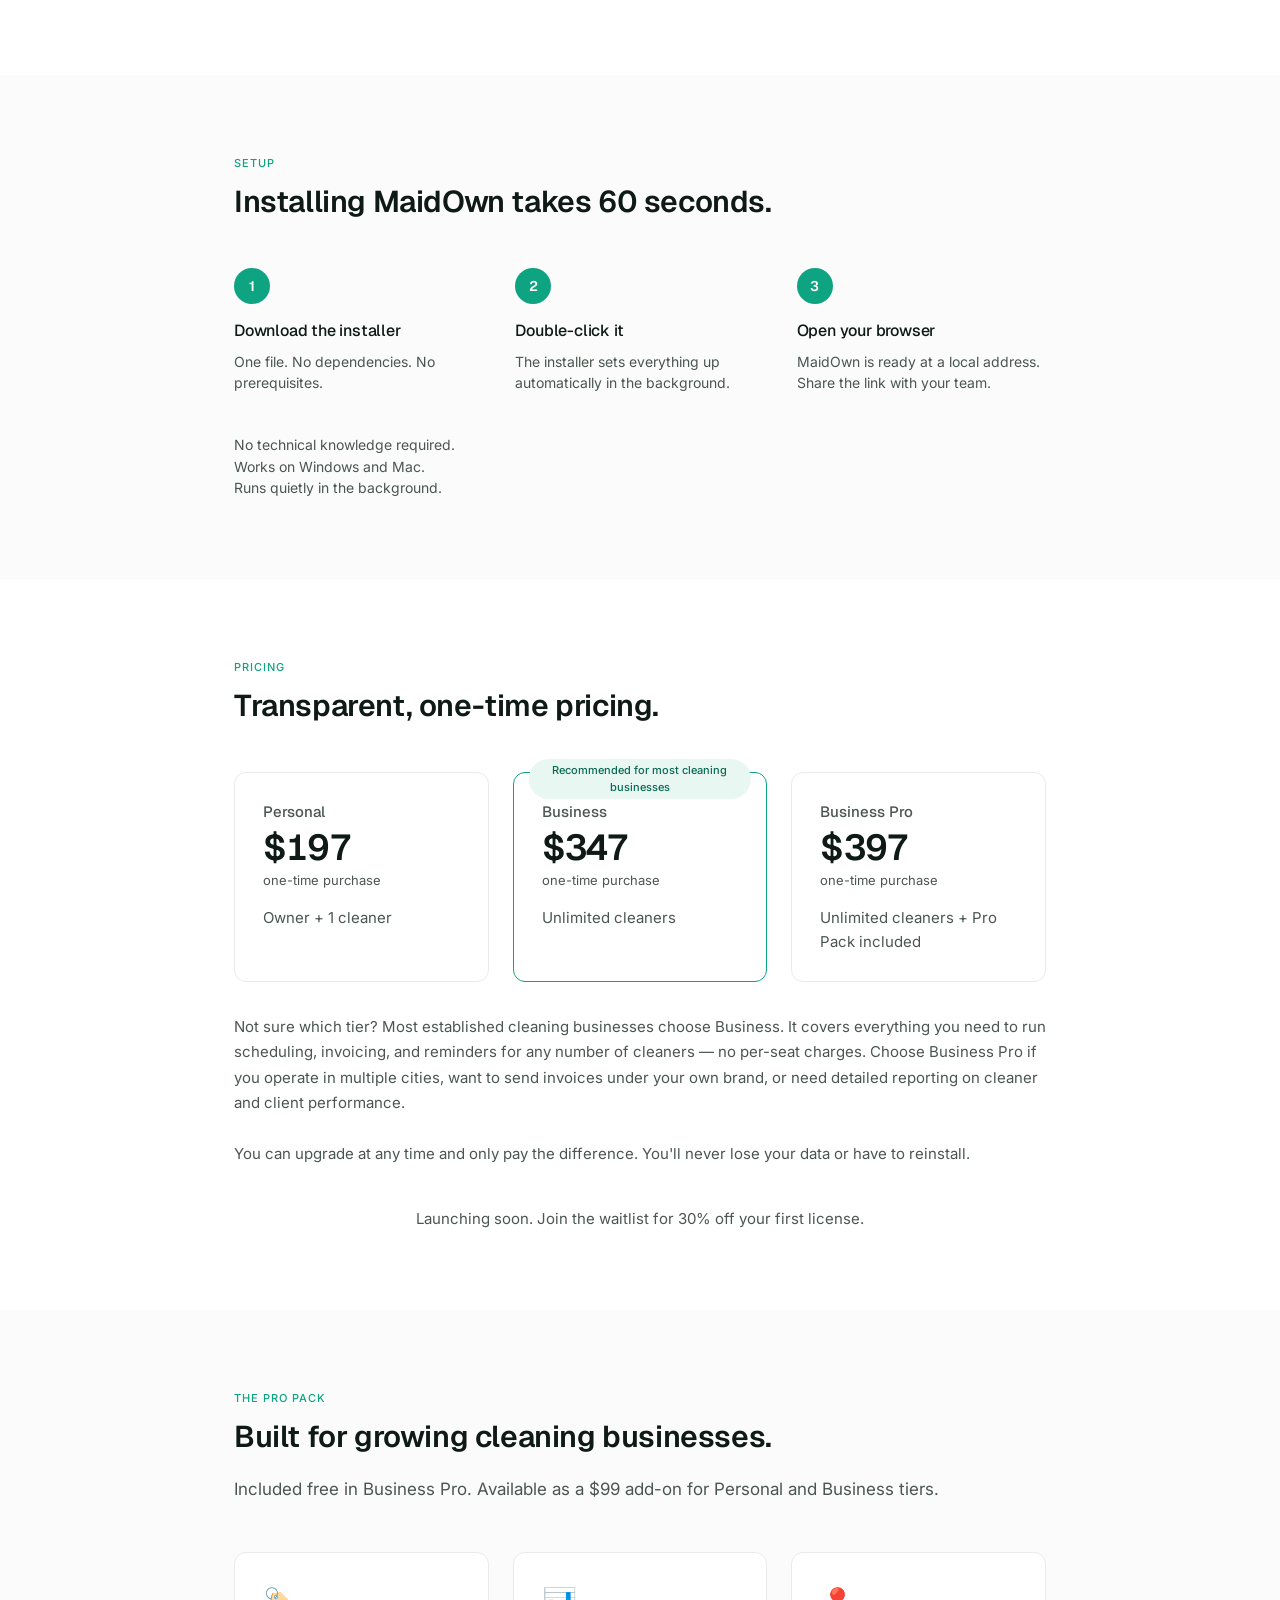
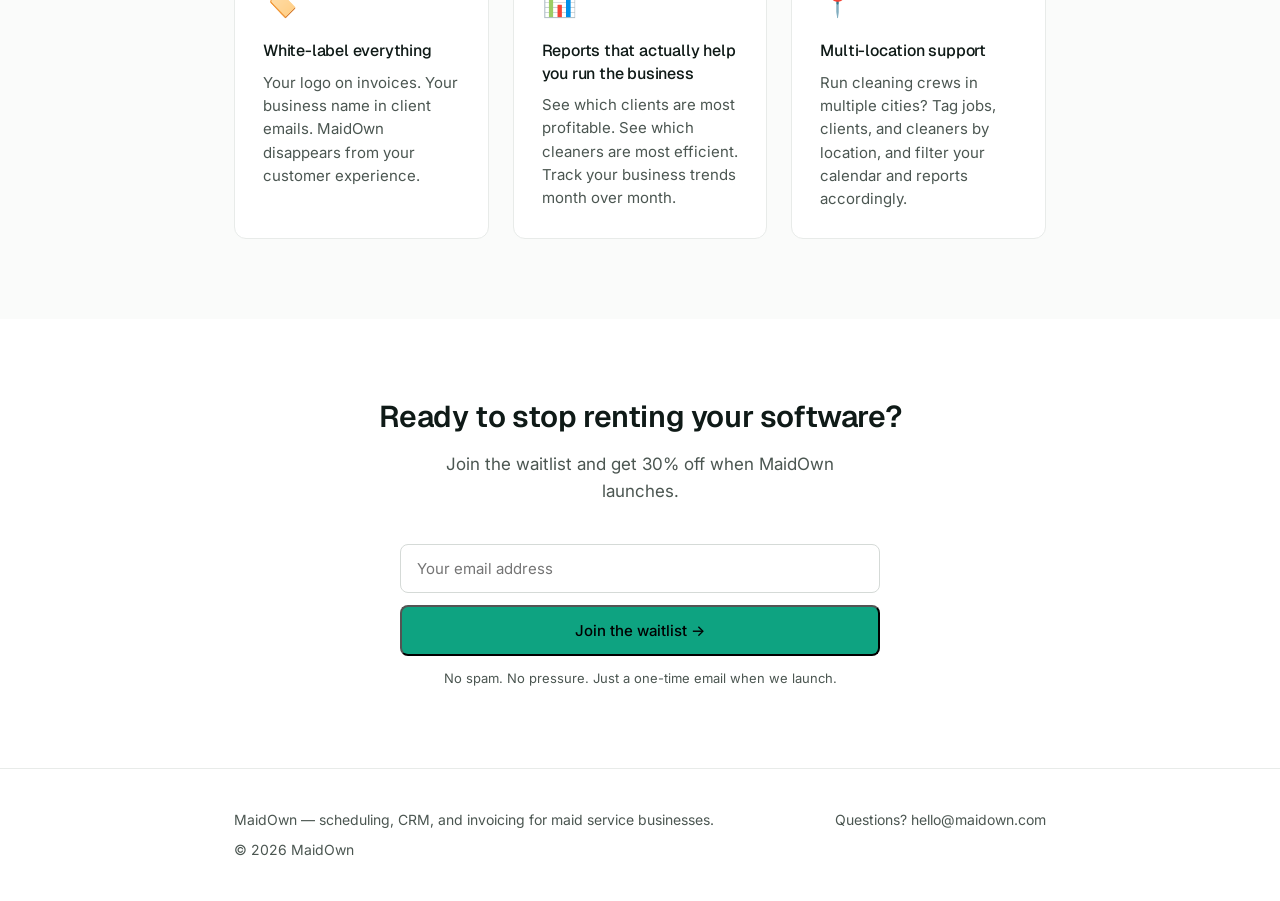
==== commit 7deb71af: "feat: add Blog nav link" ====
--- a/index.html
+++ b/index.html
@@ -3,8 +3,8 @@
 <head>
   <meta charset="UTF-8" />
   <meta name="viewport" content="width=device-width, initial-scale=1.0" />
-  <title>MaidOwn — Scheduling Software You Buy Once and Own Forever</title>
-  <meta name="description" content="Schedule jobs, invoice clients, and send automated reminders. One-time pricing from $197. No monthly fees. No subscriptions. Ever. Join the waitlist for 30% off at launch." />
+  <title>MaidOwn — The Maid Service CRM You Buy Once and Own Forever</title>
+  <meta name="description" content="The only maid service CRM you buy once and own forever. Schedule jobs, manage client history, invoice, track leads, and send automated reminders. One-time pricing from $197. No monthly fees. No subscriptions. Ever." />
 
   <!-- Favicons -->
   <link rel="icon" href="assets/favicon.ico" sizes="any">
@@ -289,20 +289,24 @@
   <!-- NAV -->
   <nav>
     <div class="container">
-      <a href="#" class="nav-logo">
+      <a href="/" class="nav-logo">
         <img src="assets/maidown-horizontal.svg" alt="MaidOwn" height="28">
       </a>
-      <a href="#cta" class="nav-cta">Join the waitlist →</a>
+      <div class="nav-links">
+        <a href="/blog/" class="nav-link">Blog</a>
+        <a href="#cta" class="nav-cta">Join the waitlist →</a>
+      </div>
     </div>
   </nav>
 
   <!-- HERO -->
   <section id="hero">
     <div class="container">
-      <h1>The maid service software you buy once and own forever.</h1>
+      <h1>The maid service CRM you buy once and own forever.</h1>
       <p class="subheadline">
-        Schedule jobs, invoice clients, and send automated reminders —
-        installed on your computer, accessible from any device.<br>
+        Manage leads, track client history, tag your best customers, and schedule follow-ups —
+        plus scheduling, invoicing, and automated reminders.
+        Installed on your computer. Accessible from any device.<br>
         <strong>No monthly fees. No subscriptions. Ever.</strong>
       </p>
       <div class="hero-cta-stack">
@@ -316,7 +320,7 @@
   <section class="alt">
     <div class="container">
       <div class="section-label">The Math</div>
-      <h2>How much are you actually paying for scheduling software?</h2>
+      <h2>How much are you paying for scheduling <em>and</em> CRM software?</h2>
       <div class="math-table-wrap">
         <table>
           <thead>
@@ -351,7 +355,7 @@
         </table>
       </div>
       <div class="math-callout">
-        <p>MaidOwn pays for itself vs. ZenMaid in 6 months. After that, every year costs you nothing.</p>
+        <p>MaidOwn pays for itself vs. ZenMaid in 6 months — and it includes a full client CRM that ZenMaid charges extra for. After that, every year costs you nothing.</p>
       </div>
       <p style="margin-top:1rem; font-size:0.875rem; color:var(--neutral-text-secondary);">Personal license available at $197 for solo cleaners. Business Pro at $397 includes the full Pro Pack.</p>
     </div>
@@ -374,9 +378,53 @@
           <p>Create professional invoices and quotes in seconds. Send them by email. Track who's paid and who's overdue.</p>
         </div>
         <div class="feature-card">
+          <span class="feature-icon">📋</span>
+          <h3>Client CRM &amp; Activity Timeline</h3>
+          <p>See every job, note, quote, and invoice for each client in one place. Know your best customers at a glance.</p>
+        </div>
+        <div class="feature-card">
+          <span class="feature-icon">🏷️</span>
+          <h3>Tags, Leads &amp; Pipeline</h3>
+          <p>Tag clients (VIP, Airbnb, Deep Clean), track leads through your pipeline, and convert prospects with one click.</p>
+        </div>
+        <div class="feature-card">
+          <span class="feature-icon">📎</span>
+          <h3>Documents &amp; Follow-ups</h3>
+          <p>Store contracts and photos per client. Set follow-up tasks with due dates — never let a lead go cold again.</p>
+        </div>
+        <div class="feature-card">
           <span class="feature-icon">📱</span>
           <h3>Works from Any Device</h3>
           <p>Your cleaners check their schedule from their phones. You manage the business from anywhere — office, car, or couch.</p>
+        </div>
+      </div>
+    </div>
+  </section>
+
+  <!-- CRM SECTION -->
+  <section id="crm" class="alt">
+    <div class="container">
+      <div class="section-label">Client Management</div>
+      <h2>A full CRM built for maid services.</h2>
+      <p class="lead" style="max-width:620px;">
+        ZenMaid and Jobber give you a client list. MaidOwn gives you a complete client relationship system —
+        without the monthly fee.
+      </p>
+      <div class="features-grid" style="margin-top:2rem;">
+        <div class="feature-card">
+          <span class="feature-icon">📝</span>
+          <h3>Activity Timeline</h3>
+          <p>Every job, quote, invoice, note, and SMS is automatically logged to each client's timeline. See the full history at a glance.</p>
+        </div>
+        <div class="feature-card">
+          <span class="feature-icon">🔄</span>
+          <h3>Lead Pipeline</h3>
+          <p>Track prospects from first contact through quote to active client. A dedicated Leads view shows who needs follow-up today.</p>
+        </div>
+        <div class="feature-card">
+          <span class="feature-icon">📁</span>
+          <h3>Document Storage</h3>
+          <p>Attach contracts, photos, and PDFs directly to a client's profile. Stored on your machine — not locked in someone else's cloud.</p>
         </div>
       </div>
     </div>
@@ -530,7 +578,7 @@
   <!-- FOOTER -->
   <footer>
     <div class="container">
-      <span>MaidOwn — scheduling and invoicing for maid service businesses.</span>
+      <span>MaidOwn — scheduling, CRM, and invoicing for maid service businesses.</span>
       <span>Questions? <a href="mailto:hello@maidown.com">hello@maidown.com</a></span>
       <span>© 2026 MaidOwn</span>
     </div>
--- a/styles.css
+++ b/styles.css
@@ -89,6 +89,7 @@
   text-decoration: none;
 }
 .nav-link:hover { color: var(--neutral-text-primary); }
+.nav-links { display: flex; align-items: center; gap: 1.5rem; }
 
 /* ── TYPOGRAPHY ───────────────────────────────────────────────── */
 h1, h2, h3, h4 {
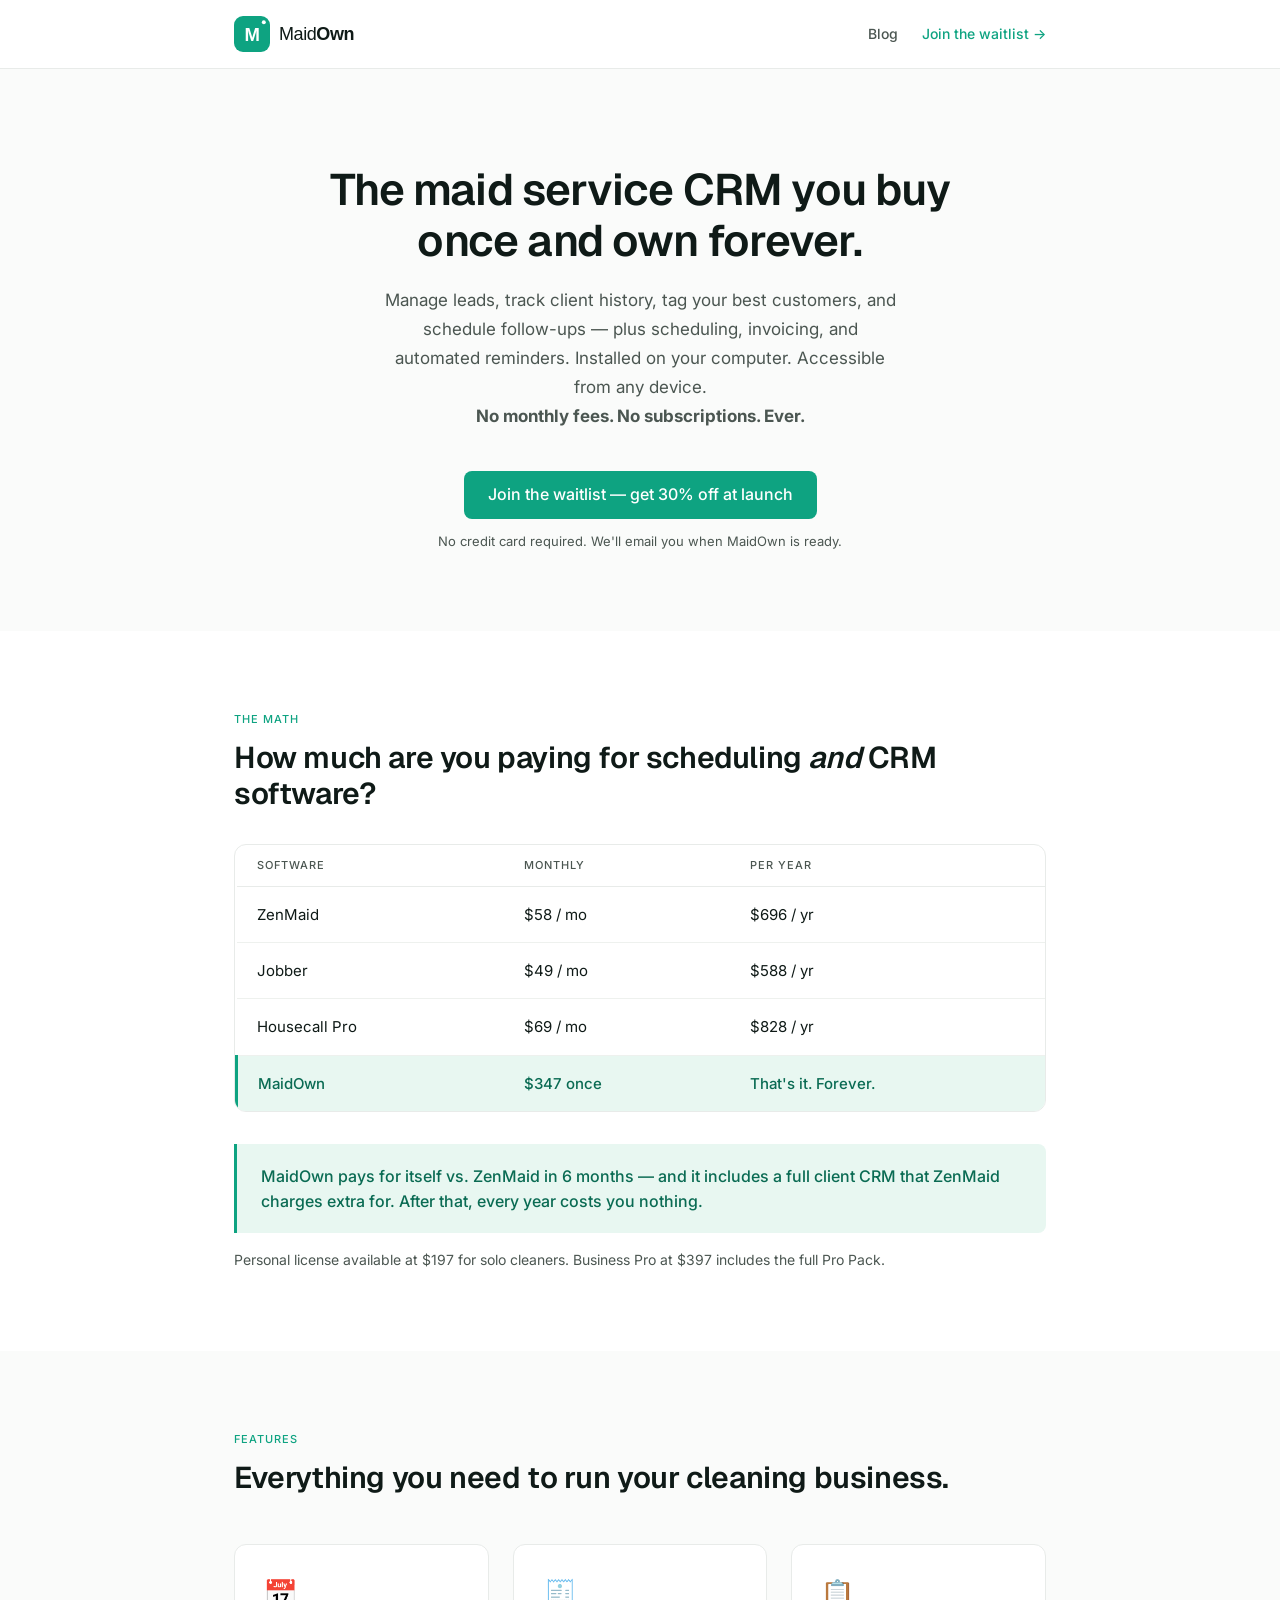
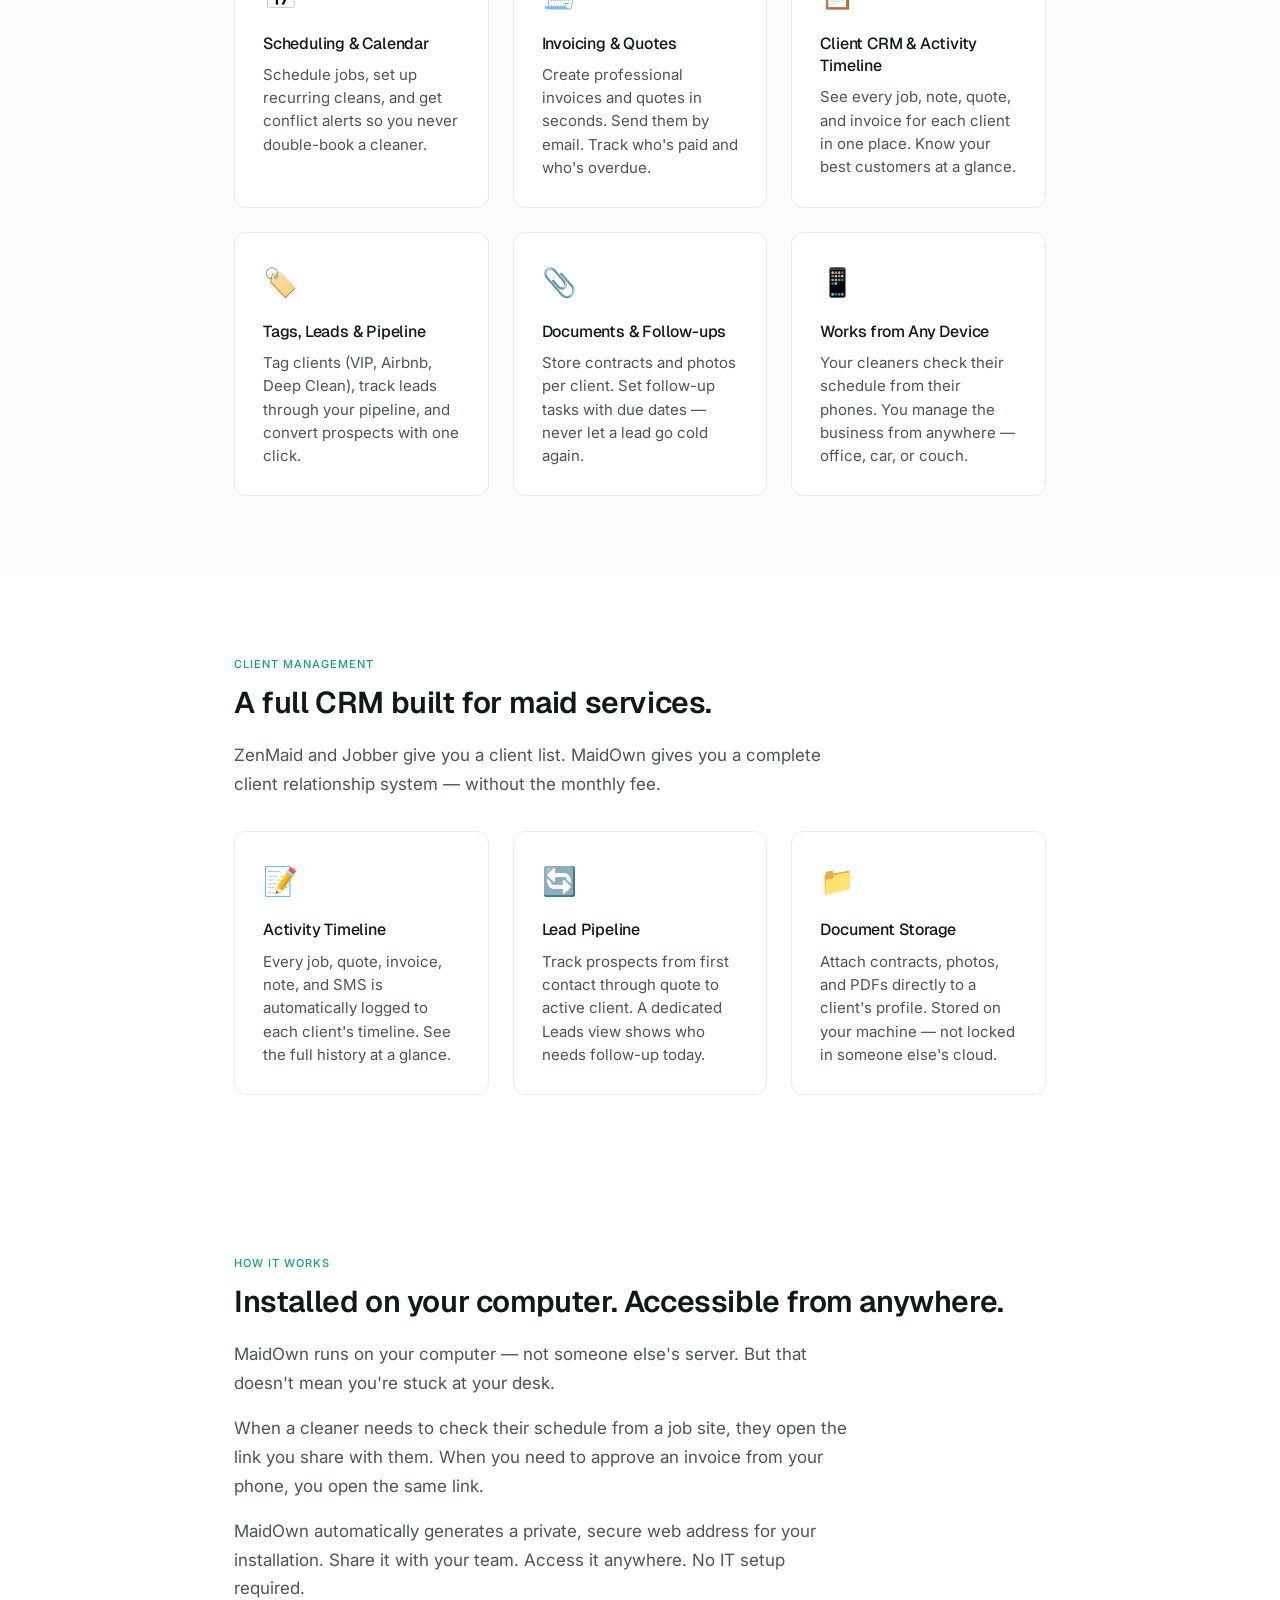
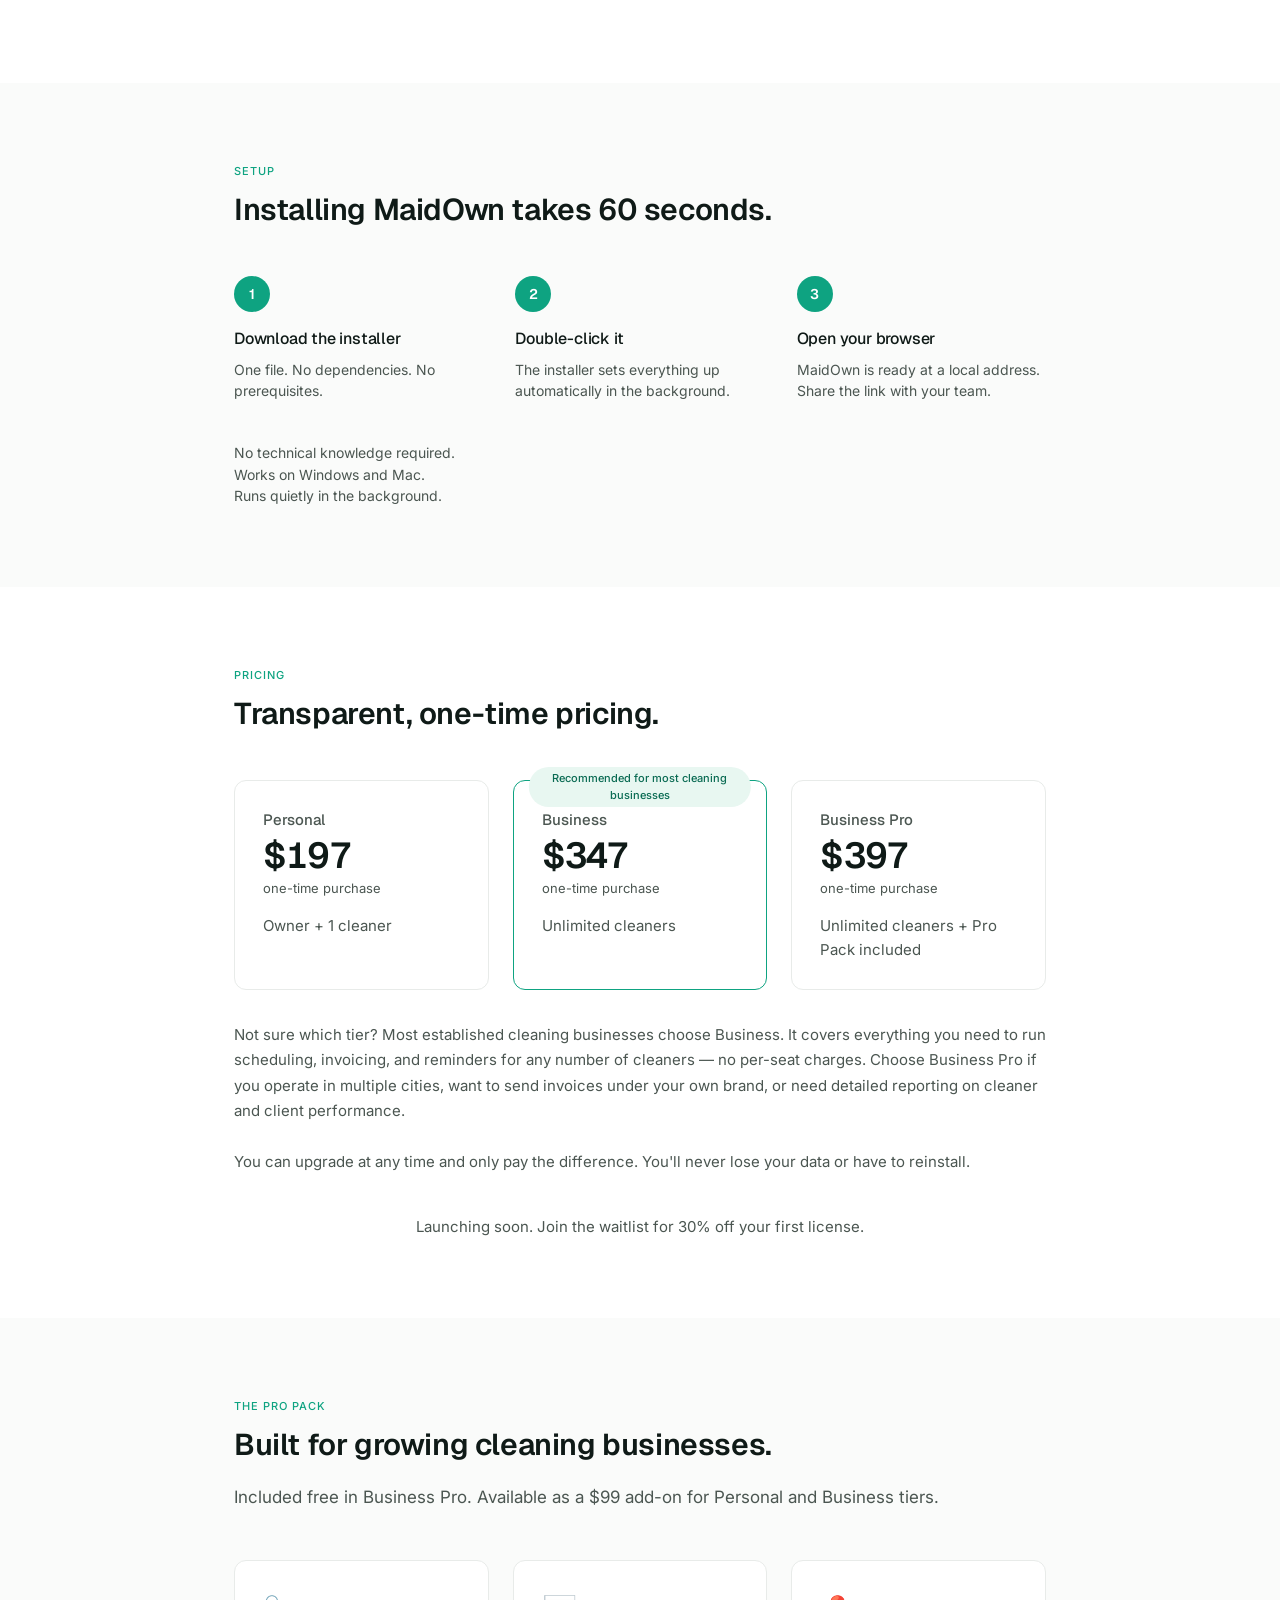
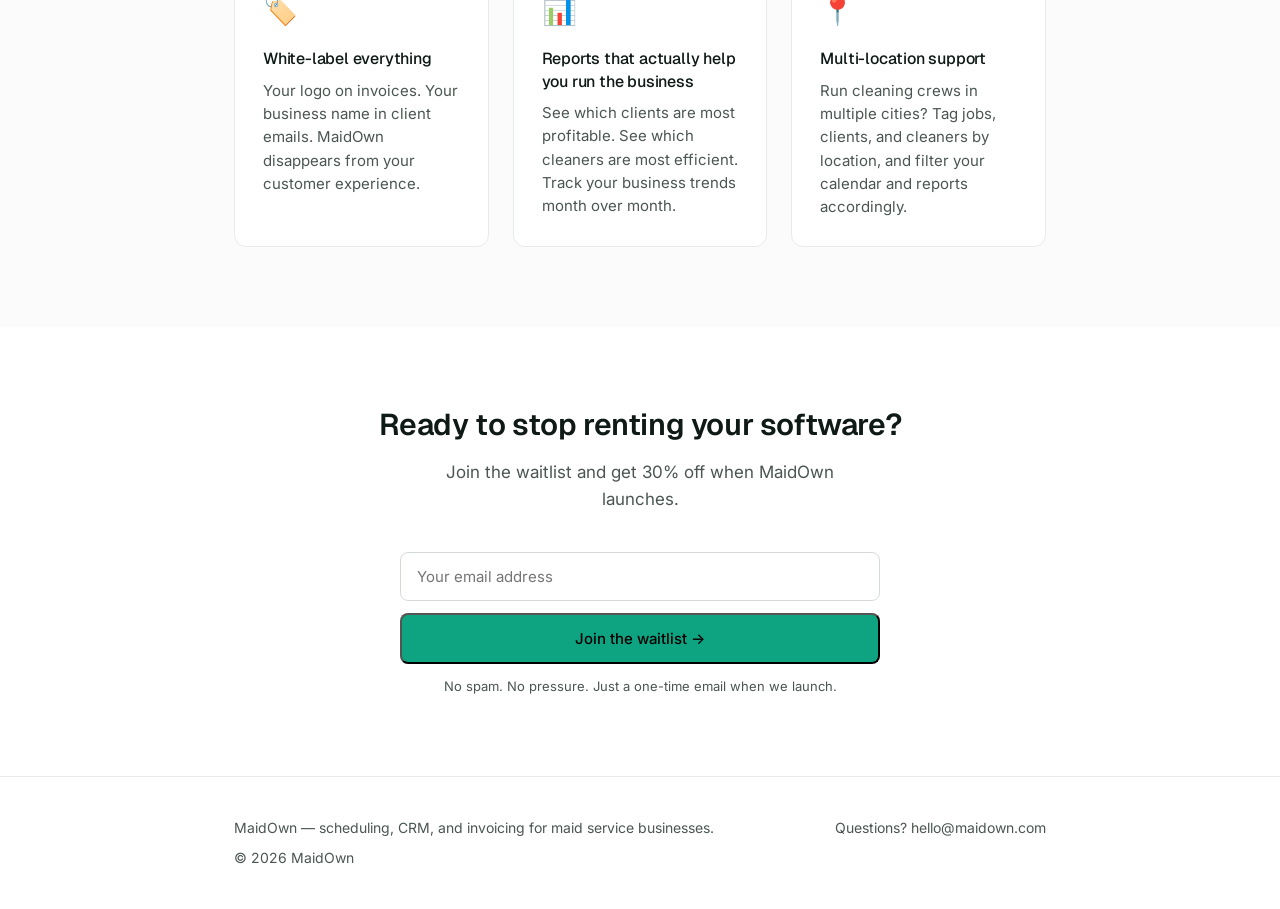
==== commit b1050d35: "made logo larger" ====
--- a/index.html
+++ b/index.html
@@ -290,7 +290,7 @@
   <nav>
     <div class="container">
       <a href="/" class="nav-logo">
-        <img src="assets/maidown-horizontal.svg" alt="MaidOwn" height="28">
+        <img src="assets/maidown-horizontal.svg" alt="MaidOwn" height="36">
       </a>
       <div class="nav-links">
         <a href="/blog/" class="nav-link">Blog</a>
--- a/styles.css
+++ b/styles.css
@@ -71,7 +71,7 @@
   justify-content: space-between;
 }
 .nav-logo img {
-  height: 28px;
+  height: 36px;
   display: block;
   width: auto;
 }
